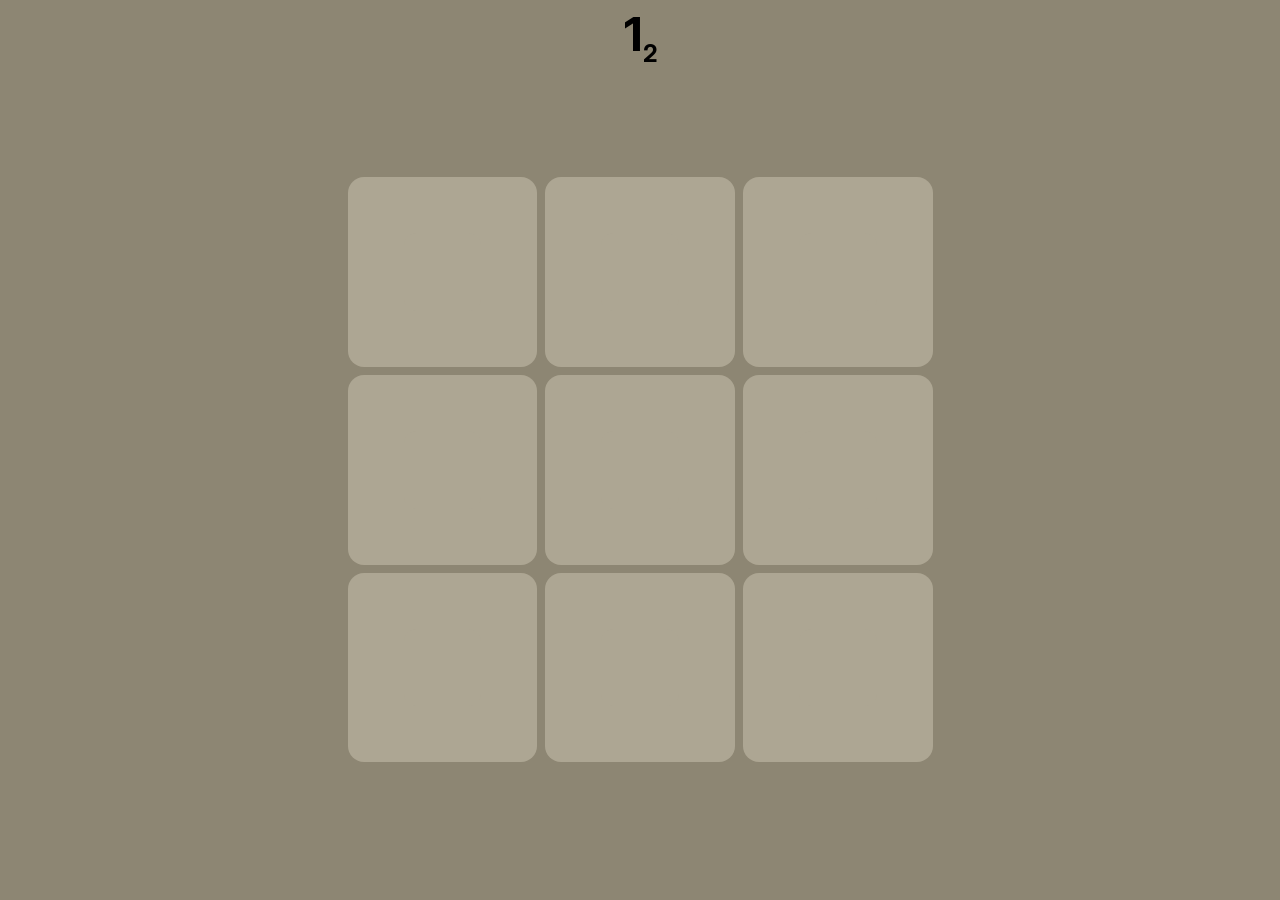
==== v2/v2.html @ 616c2296 "new version" ====
<!doctype html>
<html>
  <head>
    <meta name="viewport" content="width=device-width, initial-scale=1.0">
    <meta charset="utf-8">
    <title>Dual N-Back v2</title>
    <link rel="manifest" href="../manifest.json" />
    <link rel="icon" type="image/png" href="../icon.png" />
    <link rel="stylesheet" type="text/css" href="v2.css" />
    <link rel="stylesheet" href="../styling/inter.css" />
    <link rel="stylesheet" href="../styling/bpdots.css" />
  </head>
  <body>
    <!-- Game container -->
    <div id="game-container">
      <!-- Top info bar -->
      <div id="top-bar">
        <div id="round-display"></div>
        <div id="level-display">1<sub>2</sub></div>
        <div id="stats-display"></div>
      </div>

      <!-- Main grid area -->
      <div id="grid-container">
        <div class="grid">
          <div class="square" data-pos="0" id="s0">
            <div class="square-inner"></div>
          </div>
          <div class="square" data-pos="1" id="s1">
            <div class="square-inner"></div>
          </div>
          <div class="square" data-pos="2" id="s2">
            <div class="square-inner"></div>
          </div>
          <div class="square" data-pos="3" id="s3">
            <div class="square-inner"></div>
          </div>
          <div class="square" data-pos="4" id="s4">
            <div class="square-inner"></div>
          </div>
          <div class="square" data-pos="5" id="s5">
            <div class="square-inner"></div>
          </div>
          <div class="square" data-pos="6" id="s6">
            <div class="square-inner"></div>
          </div>
          <div class="square" data-pos="7" id="s7">
            <div class="square-inner"></div>
          </div>
          <div class="square" data-pos="8" id="s8">
            <div class="square-inner"></div>
          </div>
        </div>
      </div>

      <!-- Game buttons (hidden until game starts) -->
      <div id="button-left" class="side-button hidden">
        <span>Position</span>
      </div>
      <div id="button-right" class="side-button hidden">
        <span>Color</span>
      </div>
      <div id="button-bottom" class="bottom-button hidden">
        <span>Letter</span>
      </div>
      <div id="button-pause" class="pause-button hidden"></div>
    </div>

    <!-- Modal for game results -->
    <div id="modal" class="hidden">
      <div id="modal-content"></div>
    </div>

    <script src="v2.js"></script>
  </body>
</html>
---- v2/v2.css ----
:root {
  /* Colors */
  --color1: #ffe119;
  --color2: #4363f8;
  --color3: #f58231;
  --color4: #fcbeff;
  --color5: #800000;
  --color6: #009055;
  --color7: #604530;
  --color8: #696969;
  --color9: #ffffff;

  --sd-red: #dc322f;
  --sd-green: #859900;
  --dark: #2b3b4b;
  --light: #ada693;
  --light-2: #8d8673;
  --background: var(--light-2);
  --alternate-background: var(--light);
  --text-color: black;
}

* {
  margin: 0;
  padding: 0;
  box-sizing: border-box;
}

html,
body {
  width: 100%;
  height: 100%;
  overflow: hidden;
  background-color: var(--background);
  font-family: "Inter", sans-serif;
  touch-action: none;
  user-select: none;
}

/* Utility classes */
.hidden {
  display: none !important;
  opacity: 0;
  pointer-events: none;
}

/* Main game container */
#game-container {
  width: 100%;
  height: 100%;
  display: flex;
  flex-direction: column;
  position: relative;
}

/* Top bar with level and stats */
#top-bar {
  display: flex;
  justify-content: space-between;
  align-items: center;
  padding: 0.25rem 1rem;
  font-size: 2rem;
  color: var(--text-color);
  z-index: 100;
  flex-shrink: 0;
}

#level-display {
  font-size: 3rem;
  font-weight: 600;
  cursor: pointer;
  text-align: center;
}

#level-display sub {
  font-size: 50%;
}

#round-display,
#stats-display {
  font-size: 1.5rem;
  min-width: 6rem;
}

#stats-display {
  text-align: right;
}

/* Grid container - centers the grid */
#grid-container {
  flex: 1;
  display: flex;
  align-items: center;
  justify-content: center;
  padding: 0;
  margin-top: -2rem;
  position: relative;
}

/* 3x3 grid */
.grid {
  display: grid;
  grid-template-columns: repeat(3, 1fr);
  grid-template-rows: repeat(3, 1fr);
  gap: 0.5rem;
  max-width: min(82vw, 70vh);
  max-height: min(82vw, 70vh);
  aspect-ratio: 1;
  width: 100%;
}

/* Individual squares */
.square {
  background-color: var(--alternate-background);
  border-radius: 1rem;
  cursor: pointer;
  position: relative;
  padding: 3rem;
}

.square:active {
  transform: scale(0.95);
}

/* Timer border using pseudo-element */
.square.active::before {
  content: "";
  position: absolute;
  inset: 0;
  border-radius: 1rem;
  background-color: var(--active-color);
  animation: timer-countdown var(--timer-duration) linear forwards;
  z-index: 0;
}

@keyframes timer-countdown {
  from {
    inset: 0;
  }
  to {
    inset: 3rem;
  }
}

.square-inner {
  width: 100%;
  height: 100%;
  background-color: var(--alternate-background);
  border-radius: 0.75rem;
  position: relative;
  display: flex;
  align-items: center;
  justify-content: center;
  font-size: 3rem;
  color: var(--text-color);
  font-weight: 600;
  z-index: 1;
}

.square.active .square-inner {
  background-color: transparent;
}

/* Letter circle container */
.letter-circle {
  position: absolute;
  top: 50%;
  left: 50%;
  transform: translate(-50%, -50%);
  width: 4rem;
  height: 4rem;
  border-radius: 50%;
  background-color: rgba(141, 134, 115, 0.85);
  display: flex;
  align-items: center;
  justify-content: center;
  font-size: 2.5rem;
  font-weight: 600;
  color: var(--active-color);
  z-index: 10;
  box-shadow: 0 0 0.5rem rgba(0, 0, 0, 0.2);
}

/* Active square styling */
.square.active .square-inner {
  background-color: var(--active-color);
  transition: background-color 0.3s ease;
}

/* Side buttons */
.side-button {
  position: fixed;
  top: 0;
  bottom: 0;
  width: 25%;
  display: flex;
  align-items: center;
  justify-content: center;
  background-color: rgba(0, 0, 0, 0);
  cursor: pointer;
  z-index: 50;
  transition: background-color 0.2s ease;
}

.side-button:active {
  background-color: rgba(0, 0, 0, 0.1);
}

/* Feedback bar - full height vertical slice at screen edge */
.side-button::before {
  content: "";
  position: absolute;
  top: 0;
  bottom: 0;
  width: 2rem;
  background-color: transparent;
  z-index: -1;
  transition: background-color 0.3s ease;
}

#button-left::before {
  left: 0;
}

#button-right::before {
  right: 0;
}

.side-button.pressed::before {
  background-color: var(--dark);
}

.side-button.correct::before {
  background-color: var(--sd-green);
}

.side-button.incorrect::before {
  background-color: var(--sd-red);
}

.side-button.pressed span {
  color: var(--light);
  opacity: 1;
}

.side-button.correct span,
.side-button.incorrect span {
  color: white;
  opacity: 1;
}

#button-left {
  left: 0;
  writing-mode: vertical-lr;
  text-orientation: upright;
}

#button-left span {
  position: absolute;
  left: 0.25rem;
}

#button-right {
  right: 0;
  writing-mode: vertical-rl;
  text-orientation: upright;
}

#button-right span {
  position: absolute;
  right: 0.25rem;
}

.side-button span {
  font-size: 0.9rem;
  color: var(--text-color);
  letter-spacing: 0.15rem;
  opacity: 0;
  font-weight: 300;
  padding: 0.5rem 0.25rem;
  transition: opacity 0.3s ease;
}

/* Bottom button */
.bottom-button {
  position: fixed;
  bottom: 0;
  left: 25%;
  right: 25%;
  height: 15%;
  display: flex;
  align-items: center;
  justify-content: center;
  background-color: rgba(0, 0, 0, 0);
  cursor: pointer;
  z-index: 50;
  transition: background-color 0.2s ease;
}

.bottom-button:active {
  background-color: rgba(0, 0, 0, 0.1);
}

/* Feedback bar - horizontal slice at bottom */
.bottom-button::before {
  content: "";
  position: absolute;
  left: 0;
  right: 0;
  bottom: 0;
  height: 2.5rem;
  background-color: transparent;
  z-index: -1;
  transition: background-color 0.3s ease;
}

.bottom-button.pressed::before {
  background-color: var(--dark);
}

.bottom-button.correct::before {
  background-color: var(--sd-green);
}

.bottom-button.incorrect::before {
  background-color: var(--sd-red);
}

.bottom-button.pressed span {
  color: var(--light);
  opacity: 1;
}

.bottom-button.correct span,
.bottom-button.incorrect span {
  color: white;
  opacity: 1;
}

.bottom-button span {
  font-size: 1.2rem;
  color: var(--text-color);
  letter-spacing: 0.2rem;
  opacity: 0;
  font-weight: 300;
  padding: 0.5rem 1rem;
  transition: opacity 0.3s ease;
}

/* Pause button (middle area) */
.pause-button {
  position: fixed;
  top: 0;
  left: 25%;
  right: 25%;
  bottom: 15%;
  cursor: pointer;
  z-index: 40;
}

/* Modal */
#modal {
  position: fixed;
  top: 0;
  left: 0;
  width: 100%;
  height: 100%;
  background-color: rgba(0, 0, 0, 0.5);
  display: flex;
  align-items: center;
  justify-content: center;
  z-index: 1000;
}

#modal-content {
  background-color: var(--background);
  padding: 2rem;
  border-radius: 0.5rem;
  border: 2px solid var(--dark);
  max-width: 90%;
  max-height: 80%;
  overflow-y: auto;
  font-size: 1.5rem;
  color: var(--text-color);
}

/* Responsive adjustments */
@media (min-width: 768px) {
  #modal-content {
    max-width: 600px;
  }

  .side-button span,
  .bottom-button span {
    font-size: 1.2rem;
  }
}

@media (min-width: 1024px) {
  /* Desktop: narrower side buttons */
  .side-button {
    width: 20%;
  }

  .bottom-button {
    left: 20%;
    right: 20%;
  }

  .pause-button {
    left: 20%;
    right: 20%;
  }

  .grid {
    max-width: min(70vw, 65vh);
    max-height: min(70vw, 65vh);
  }

  .square {
    padding: 3.5rem;
  }

  @keyframes timer-countdown {
    from {
      inset: 0;
    }
    to {
      inset: 3.5rem;
    }
  }

  /* Hover states for desktop */
  .side-button:hover,
  .bottom-button:hover {
    background-color: rgba(0, 0, 0, 0.05);
  }

  .square:hover {
    transform: scale(1.02);
  }
}

/* Landscape mode adjustments */
@media (orientation: landscape) and (max-height: 600px) {
  #top-bar {
    padding: 0.5rem 1rem;
    font-size: 1.5rem;
  }

  #level-display {
    font-size: 2rem;
  }

  .grid {
    max-width: min(60vw, 70vh);
    max-height: min(60vw, 70vh);
  }
}
---- styling/inter.css ----
@font-face {
  font-family: "Inter";
  src: url("./InterDisplay-Regular.woff2") format("woff2");
}
@font-face {
  font-family: "Inter";
  src: url("./InterDisplay-Bold.woff2") format("woff2");
  font-weight: bold;
  font-style: normal;
}
@font-face {
  font-family: "Inter";
  src: url("./InterDisplay-Italic.woff2") format("woff2");
  font-weight: normal;
  font-style: italic;
}
---- styling/bpdots.css ----
@font-face {
  font-family: "bpdots";
  src: url("./BPdots.woff") format("woff");
}
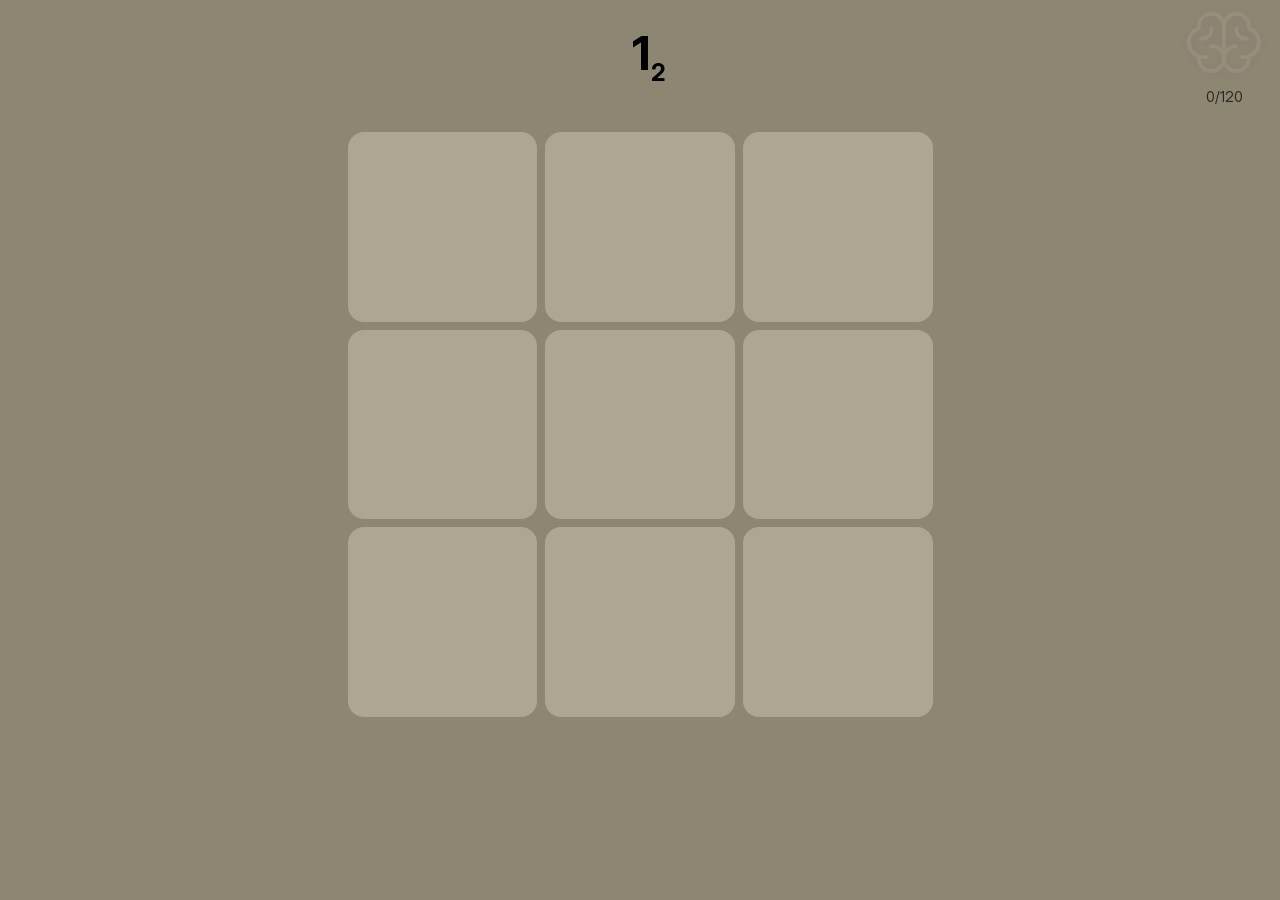
==== commit 5d08d9e6: "new version" ====
--- a/v2/v2.html
+++ b/v2/v2.html
@@ -9,6 +9,7 @@
     <link rel="stylesheet" type="text/css" href="v2.css" />
     <link rel="stylesheet" href="../styling/inter.css" />
     <link rel="stylesheet" href="../styling/bpdots.css" />
+    <link rel="stylesheet" href="../fonts/phosphor/phosphor.css" />
   </head>
   <body>
     <!-- Game container -->
@@ -17,7 +18,13 @@
       <div id="top-bar">
         <div id="round-display"></div>
         <div id="level-display">1<sub>2</sub></div>
-        <div id="stats-display"></div>
+        <div id="brain-progress">
+          <div class="brain-container">
+            <div class="brain-base">&#xe74e;</div>
+            <div class="brain-fill">&#xe74e;</div>
+          </div>
+          <div class="progress-text">0/120</div>
+        </div>
       </div>
 
       <!-- Main grid area -->
@@ -71,6 +78,6 @@
       <div id="modal-content"></div>
     </div>
 
-    <script src="v2.js"></script>
+    <script type="module" src="v2.js"></script>
   </body>
 </html>
--- a/v2/v2.css
+++ b/v2/v2.css
@@ -76,14 +76,65 @@
   font-size: 50%;
 }
 
-#round-display,
-#stats-display {
+#round-display {
   font-size: 1.5rem;
   min-width: 6rem;
 }
 
-#stats-display {
-  text-align: right;
+/* Brain progress indicator */
+#brain-progress {
+  display: flex;
+  flex-direction: column;
+  align-items: center;
+  gap: 0.25rem;
+}
+
+.brain-container {
+  position: relative;
+  width: 5rem;
+  height: 5rem;
+  filter: drop-shadow(0 2px 4px rgba(0, 0, 0, 0.1));
+  transition: transform 0.3s ease;
+  font-family: "Phosphor-Light";
+  font-size: 5rem;
+  line-height: 1;
+}
+
+.brain-container.pop {
+  animation: brain-pop 0.6s ease-out;
+}
+
+@keyframes brain-pop {
+  0% { transform: scale(1); }
+  30% { transform: scale(0.9); }
+  60% { transform: scale(1.15); }
+  80% { transform: scale(0.98); }
+  100% { transform: scale(1); }
+}
+
+.brain-base {
+  color: var(--light);
+  opacity: 0.3;
+}
+
+.brain-fill {
+  position: absolute;
+  top: 0;
+  left: 0;
+  background: linear-gradient(to top, #dc143c, #ff4500, #ffa500, #ffd700);
+  -webkit-background-clip: text;
+  background-clip: text;
+  color: transparent;
+  clip-path: inset(var(--fill-inset, 100%) 0 0 0);
+  transition: clip-path 0.5s ease, background 1s ease;
+}
+
+/* Progress text below brain */
+.progress-text {
+  font-size: 0.9rem;
+  color: var(--text-color);
+  opacity: 0.7;
+  font-weight: 500;
 }
 
 /* Grid container - centers the grid */
@@ -93,7 +144,7 @@
   align-items: center;
   justify-content: center;
   padding: 0;
-  margin-top: -2rem;
+  margin-top: -10rem;
   position: relative;
 }
 
--- a/fonts/phosphor/phosphor.css
+++ b/fonts/phosphor/phosphor.css
@@ -0,0 +1,4623 @@
+@font-face {
+  font-family: "Phosphor-Light";
+  src: url("./Phosphor-Light.woff2") format("woff2");
+  font-weight: normal;
+  font-style: normal;
+  font-display: block;
+}
+
+.ph-light {
+  /* use !important to prevent issues with browser extensions that change fonts */
+  font-family: "Phosphor-Light" !important;
+  speak: never;
+  font-style: normal;
+  font-weight: normal;
+  font-variant: normal;
+  text-transform: none;
+  line-height: 1;
+
+  /* Enable Ligatures ================ */
+  letter-spacing: 0;
+  -webkit-font-feature-settings: "liga";
+  -moz-font-feature-settings: "liga=1";
+  -moz-font-feature-settings: "liga";
+  -ms-font-feature-settings: "liga" 1;
+  font-feature-settings: "liga";
+  -webkit-font-variant-ligatures: discretionary-ligatures;
+  font-variant-ligatures: discretionary-ligatures;
+
+  /* Better Font Rendering =========== */
+  -webkit-font-smoothing: antialiased;
+  -moz-osx-font-smoothing: grayscale;
+}
+
+.ph-light.ph-acorn:before {
+  content: "\eb9a";
+}
+.ph-light.ph-address-book:before {
+  content: "\e6f8";
+}
+.ph-light.ph-address-book-tabs:before {
+  content: "\ee4e";
+}
+.ph-light.ph-air-traffic-control:before {
+  content: "\ecd8";
+}
+.ph-light.ph-airplane:before {
+  content: "\e002";
+}
+.ph-light.ph-airplane-in-flight:before {
+  content: "\e4fe";
+}
+.ph-light.ph-airplane-landing:before {
+  content: "\e502";
+}
+.ph-light.ph-airplane-takeoff:before {
+  content: "\e504";
+}
+.ph-light.ph-airplane-taxiing:before {
+  content: "\e500";
+}
+.ph-light.ph-airplane-tilt:before {
+  content: "\e5d6";
+}
+.ph-light.ph-airplay:before {
+  content: "\e004";
+}
+.ph-light.ph-alarm:before {
+  content: "\e006";
+}
+.ph-light.ph-alien:before {
+  content: "\e8a6";
+}
+.ph-light.ph-align-bottom:before {
+  content: "\e506";
+}
+.ph-light.ph-align-bottom-simple:before {
+  content: "\eb0c";
+}
+.ph-light.ph-align-center-horizontal:before {
+  content: "\e50a";
+}
+.ph-light.ph-align-center-horizontal-simple:before {
+  content: "\eb0e";
+}
+.ph-light.ph-align-center-vertical:before {
+  content: "\e50c";
+}
+.ph-light.ph-align-center-vertical-simple:before {
+  content: "\eb10";
+}
+.ph-light.ph-align-left:before {
+  content: "\e50e";
+}
+.ph-light.ph-align-left-simple:before {
+  content: "\eaee";
+}
+.ph-light.ph-align-right:before {
+  content: "\e510";
+}
+.ph-light.ph-align-right-simple:before {
+  content: "\eb12";
+}
+.ph-light.ph-align-top:before {
+  content: "\e512";
+}
+.ph-light.ph-align-top-simple:before {
+  content: "\eb14";
+}
+.ph-light.ph-amazon-logo:before {
+  content: "\e96c";
+}
+.ph-light.ph-ambulance:before {
+  content: "\e572";
+}
+.ph-light.ph-anchor:before {
+  content: "\e514";
+}
+.ph-light.ph-anchor-simple:before {
+  content: "\e5d8";
+}
+.ph-light.ph-android-logo:before {
+  content: "\e008";
+}
+.ph-light.ph-angle:before {
+  content: "\e7bc";
+}
+.ph-light.ph-angular-logo:before {
+  content: "\eb80";
+}
+.ph-light.ph-aperture:before {
+  content: "\e00a";
+}
+.ph-light.ph-app-store-logo:before {
+  content: "\e974";
+}
+.ph-light.ph-app-window:before {
+  content: "\e5da";
+}
+.ph-light.ph-apple-logo:before {
+  content: "\e516";
+}
+.ph-light.ph-apple-podcasts-logo:before {
+  content: "\eb96";
+}
+.ph-light.ph-approximate-equals:before {
+  content: "\edaa";
+}
+.ph-light.ph-archive:before {
+  content: "\e00c";
+}
+.ph-light.ph-armchair:before {
+  content: "\e012";
+}
+.ph-light.ph-arrow-arc-left:before {
+  content: "\e014";
+}
+.ph-light.ph-arrow-arc-right:before {
+  content: "\e016";
+}
+.ph-light.ph-arrow-bend-double-up-left:before {
+  content: "\e03a";
+}
+.ph-light.ph-arrow-bend-double-up-right:before {
+  content: "\e03c";
+}
+.ph-light.ph-arrow-bend-down-left:before {
+  content: "\e018";
+}
+.ph-light.ph-arrow-bend-down-right:before {
+  content: "\e01a";
+}
+.ph-light.ph-arrow-bend-left-down:before {
+  content: "\e01c";
+}
+.ph-light.ph-arrow-bend-left-up:before {
+  content: "\e01e";
+}
+.ph-light.ph-arrow-bend-right-down:before {
+  content: "\e020";
+}
+.ph-light.ph-arrow-bend-right-up:before {
+  content: "\e022";
+}
+.ph-light.ph-arrow-bend-up-left:before {
+  content: "\e024";
+}
+.ph-light.ph-arrow-bend-up-right:before {
+  content: "\e026";
+}
+.ph-light.ph-arrow-circle-down:before {
+  content: "\e028";
+}
+.ph-light.ph-arrow-circle-down-left:before {
+  content: "\e02a";
+}
+.ph-light.ph-arrow-circle-down-right:before {
+  content: "\e02c";
+}
+.ph-light.ph-arrow-circle-left:before {
+  content: "\e05a";
+}
+.ph-light.ph-arrow-circle-right:before {
+  content: "\e02e";
+}
+.ph-light.ph-arrow-circle-up:before {
+  content: "\e030";
+}
+.ph-light.ph-arrow-circle-up-left:before {
+  content: "\e032";
+}
+.ph-light.ph-arrow-circle-up-right:before {
+  content: "\e034";
+}
+.ph-light.ph-arrow-clockwise:before {
+  content: "\e036";
+}
+.ph-light.ph-arrow-counter-clockwise:before {
+  content: "\e038";
+}
+.ph-light.ph-arrow-down:before {
+  content: "\e03e";
+}
+.ph-light.ph-arrow-down-left:before {
+  content: "\e040";
+}
+.ph-light.ph-arrow-down-right:before {
+  content: "\e042";
+}
+.ph-light.ph-arrow-elbow-down-left:before {
+  content: "\e044";
+}
+.ph-light.ph-arrow-elbow-down-right:before {
+  content: "\e046";
+}
+.ph-light.ph-arrow-elbow-left:before {
+  content: "\e048";
+}
+.ph-light.ph-arrow-elbow-left-down:before {
+  content: "\e04a";
+}
+.ph-light.ph-arrow-elbow-left-up:before {
+  content: "\e04c";
+}
+.ph-light.ph-arrow-elbow-right:before {
+  content: "\e04e";
+}
+.ph-light.ph-arrow-elbow-right-down:before {
+  content: "\e050";
+}
+.ph-light.ph-arrow-elbow-right-up:before {
+  content: "\e052";
+}
+.ph-light.ph-arrow-elbow-up-left:before {
+  content: "\e054";
+}
+.ph-light.ph-arrow-elbow-up-right:before {
+  content: "\e056";
+}
+.ph-light.ph-arrow-fat-down:before {
+  content: "\e518";
+}
+.ph-light.ph-arrow-fat-left:before {
+  content: "\e51a";
+}
+.ph-light.ph-arrow-fat-line-down:before {
+  content: "\e51c";
+}
+.ph-light.ph-arrow-fat-line-left:before {
+  content: "\e51e";
+}
+.ph-light.ph-arrow-fat-line-right:before {
+  content: "\e520";
+}
+.ph-light.ph-arrow-fat-line-up:before {
+  content: "\e522";
+}
+.ph-light.ph-arrow-fat-lines-down:before {
+  content: "\e524";
+}
+.ph-light.ph-arrow-fat-lines-left:before {
+  content: "\e526";
+}
+.ph-light.ph-arrow-fat-lines-right:before {
+  content: "\e528";
+}
+.ph-light.ph-arrow-fat-lines-up:before {
+  content: "\e52a";
+}
+.ph-light.ph-arrow-fat-right:before {
+  content: "\e52c";
+}
+.ph-light.ph-arrow-fat-up:before {
+  content: "\e52e";
+}
+.ph-light.ph-arrow-left:before {
+  content: "\e058";
+}
+.ph-light.ph-arrow-line-down:before {
+  content: "\e05c";
+}
+.ph-light.ph-arrow-line-down-left:before {
+  content: "\e05e";
+}
+.ph-light.ph-arrow-line-down-right:before {
+  content: "\e060";
+}
+.ph-light.ph-arrow-line-left:before {
+  content: "\e062";
+}
+.ph-light.ph-arrow-line-right:before {
+  content: "\e064";
+}
+.ph-light.ph-arrow-line-up:before {
+  content: "\e066";
+}
+.ph-light.ph-arrow-line-up-left:before {
+  content: "\e068";
+}
+.ph-light.ph-arrow-line-up-right:before {
+  content: "\e06a";
+}
+.ph-light.ph-arrow-right:before {
+  content: "\e06c";
+}
+.ph-light.ph-arrow-square-down:before {
+  content: "\e06e";
+}
+.ph-light.ph-arrow-square-down-left:before {
+  content: "\e070";
+}
+.ph-light.ph-arrow-square-down-right:before {
+  content: "\e072";
+}
+.ph-light.ph-arrow-square-in:before {
+  content: "\e5dc";
+}
+.ph-light.ph-arrow-square-left:before {
+  content: "\e074";
+}
+.ph-light.ph-arrow-square-out:before {
+  content: "\e5de";
+}
+.ph-light.ph-arrow-square-right:before {
+  content: "\e076";
+}
+.ph-light.ph-arrow-square-up:before {
+  content: "\e078";
+}
+.ph-light.ph-arrow-square-up-left:before {
+  content: "\e07a";
+}
+.ph-light.ph-arrow-square-up-right:before {
+  content: "\e07c";
+}
+.ph-light.ph-arrow-u-down-left:before {
+  content: "\e07e";
+}
+.ph-light.ph-arrow-u-down-right:before {
+  content: "\e080";
+}
+.ph-light.ph-arrow-u-left-down:before {
+  content: "\e082";
+}
+.ph-light.ph-arrow-u-left-up:before {
+  content: "\e084";
+}
+.ph-light.ph-arrow-u-right-down:before {
+  content: "\e086";
+}
+.ph-light.ph-arrow-u-right-up:before {
+  content: "\e088";
+}
+.ph-light.ph-arrow-u-up-left:before {
+  content: "\e08a";
+}
+.ph-light.ph-arrow-u-up-right:before {
+  content: "\e08c";
+}
+.ph-light.ph-arrow-up:before {
+  content: "\e08e";
+}
+.ph-light.ph-arrow-up-left:before {
+  content: "\e090";
+}
+.ph-light.ph-arrow-up-right:before {
+  content: "\e092";
+}
+.ph-light.ph-arrows-clockwise:before {
+  content: "\e094";
+}
+.ph-light.ph-arrows-counter-clockwise:before {
+  content: "\e096";
+}
+.ph-light.ph-arrows-down-up:before {
+  content: "\e098";
+}
+.ph-light.ph-arrows-horizontal:before {
+  content: "\eb06";
+}
+.ph-light.ph-arrows-in:before {
+  content: "\e09a";
+}
+.ph-light.ph-arrows-in-cardinal:before {
+  content: "\e09c";
+}
+.ph-light.ph-arrows-in-line-horizontal:before {
+  content: "\e530";
+}
+.ph-light.ph-arrows-in-line-vertical:before {
+  content: "\e532";
+}
+.ph-light.ph-arrows-in-simple:before {
+  content: "\e09e";
+}
+.ph-light.ph-arrows-left-right:before {
+  content: "\e0a0";
+}
+.ph-light.ph-arrows-merge:before {
+  content: "\ed3e";
+}
+.ph-light.ph-arrows-out:before {
+  content: "\e0a2";
+}
+.ph-light.ph-arrows-out-cardinal:before {
+  content: "\e0a4";
+}
+.ph-light.ph-arrows-out-line-horizontal:before {
+  content: "\e534";
+}
+.ph-light.ph-arrows-out-line-vertical:before {
+  content: "\e536";
+}
+.ph-light.ph-arrows-out-simple:before {
+  content: "\e0a6";
+}
+.ph-light.ph-arrows-split:before {
+  content: "\ed3c";
+}
+.ph-light.ph-arrows-vertical:before {
+  content: "\eb04";
+}
+.ph-light.ph-article:before {
+  content: "\e0a8";
+}
+.ph-light.ph-article-medium:before {
+  content: "\e5e0";
+}
+.ph-light.ph-article-ny-times:before {
+  content: "\e5e2";
+}
+.ph-light.ph-asclepius:before {
+  content: "\ee34";
+}
+.ph-light.ph-caduceus:before {
+  content: "\ee34";
+}
+.ph-light.ph-asterisk:before {
+  content: "\e0aa";
+}
+.ph-light.ph-asterisk-simple:before {
+  content: "\e832";
+}
+.ph-light.ph-at:before {
+  content: "\e0ac";
+}
+.ph-light.ph-atom:before {
+  content: "\e5e4";
+}
+.ph-light.ph-avocado:before {
+  content: "\ee04";
+}
+.ph-light.ph-axe:before {
+  content: "\e9fc";
+}
+.ph-light.ph-baby:before {
+  content: "\e774";
+}
+.ph-light.ph-baby-carriage:before {
+  content: "\e818";
+}
+.ph-light.ph-backpack:before {
+  content: "\e922";
+}
+.ph-light.ph-backspace:before {
+  content: "\e0ae";
+}
+.ph-light.ph-bag:before {
+  content: "\e0b0";
+}
+.ph-light.ph-bag-simple:before {
+  content: "\e5e6";
+}
+.ph-light.ph-balloon:before {
+  content: "\e76c";
+}
+.ph-light.ph-bandaids:before {
+  content: "\e0b2";
+}
+.ph-light.ph-bank:before {
+  content: "\e0b4";
+}
+.ph-light.ph-barbell:before {
+  content: "\e0b6";
+}
+.ph-light.ph-barcode:before {
+  content: "\e0b8";
+}
+.ph-light.ph-barn:before {
+  content: "\ec72";
+}
+.ph-light.ph-barricade:before {
+  content: "\e948";
+}
+.ph-light.ph-baseball:before {
+  content: "\e71a";
+}
+.ph-light.ph-baseball-cap:before {
+  content: "\ea28";
+}
+.ph-light.ph-baseball-helmet:before {
+  content: "\ee4a";
+}
+.ph-light.ph-basket:before {
+  content: "\e964";
+}
+.ph-light.ph-basketball:before {
+  content: "\e724";
+}
+.ph-light.ph-bathtub:before {
+  content: "\e81e";
+}
+.ph-light.ph-battery-charging:before {
+  content: "\e0ba";
+}
+.ph-light.ph-battery-charging-vertical:before {
+  content: "\e0bc";
+}
+.ph-light.ph-battery-empty:before {
+  content: "\e0be";
+}
+.ph-light.ph-battery-full:before {
+  content: "\e0c0";
+}
+.ph-light.ph-battery-high:before {
+  content: "\e0c2";
+}
+.ph-light.ph-battery-low:before {
+  content: "\e0c4";
+}
+.ph-light.ph-battery-medium:before {
+  content: "\e0c6";
+}
+.ph-light.ph-battery-plus:before {
+  content: "\e808";
+}
+.ph-light.ph-battery-plus-vertical:before {
+  content: "\ec50";
+}
+.ph-light.ph-battery-vertical-empty:before {
+  content: "\e7c6";
+}
+.ph-light.ph-battery-vertical-full:before {
+  content: "\e7c4";
+}
+.ph-light.ph-battery-vertical-high:before {
+  content: "\e7c2";
+}
+.ph-light.ph-battery-vertical-low:before {
+  content: "\e7be";
+}
+.ph-light.ph-battery-vertical-medium:before {
+  content: "\e7c0";
+}
+.ph-light.ph-battery-warning:before {
+  content: "\e0c8";
+}
+.ph-light.ph-battery-warning-vertical:before {
+  content: "\e0ca";
+}
+.ph-light.ph-beach-ball:before {
+  content: "\ed24";
+}
+.ph-light.ph-beanie:before {
+  content: "\ea2a";
+}
+.ph-light.ph-bed:before {
+  content: "\e0cc";
+}
+.ph-light.ph-beer-bottle:before {
+  content: "\e7b0";
+}
+.ph-light.ph-beer-stein:before {
+  content: "\eb62";
+}
+.ph-light.ph-behance-logo:before {
+  content: "\e7f4";
+}
+.ph-light.ph-bell:before {
+  content: "\e0ce";
+}
+.ph-light.ph-bell-ringing:before {
+  content: "\e5e8";
+}
+.ph-light.ph-bell-simple:before {
+  content: "\e0d0";
+}
+.ph-light.ph-bell-simple-ringing:before {
+  content: "\e5ea";
+}
+.ph-light.ph-bell-simple-slash:before {
+  content: "\e0d2";
+}
+.ph-light.ph-bell-simple-z:before {
+  content: "\e5ec";
+}
+.ph-light.ph-bell-slash:before {
+  content: "\e0d4";
+}
+.ph-light.ph-bell-z:before {
+  content: "\e5ee";
+}
+.ph-light.ph-belt:before {
+  content: "\ea2c";
+}
+.ph-light.ph-bezier-curve:before {
+  content: "\eb00";
+}
+.ph-light.ph-bicycle:before {
+  content: "\e0d6";
+}
+.ph-light.ph-binary:before {
+  content: "\ee60";
+}
+.ph-light.ph-binoculars:before {
+  content: "\ea64";
+}
+.ph-light.ph-biohazard:before {
+  content: "\e9e0";
+}
+.ph-light.ph-bird:before {
+  content: "\e72c";
+}
+.ph-light.ph-blueprint:before {
+  content: "\eda0";
+}
+.ph-light.ph-bluetooth:before {
+  content: "\e0da";
+}
+.ph-light.ph-bluetooth-connected:before {
+  content: "\e0dc";
+}
+.ph-light.ph-bluetooth-slash:before {
+  content: "\e0de";
+}
+.ph-light.ph-bluetooth-x:before {
+  content: "\e0e0";
+}
+.ph-light.ph-boat:before {
+  content: "\e786";
+}
+.ph-light.ph-bomb:before {
+  content: "\ee0a";
+}
+.ph-light.ph-bone:before {
+  content: "\e7f2";
+}
+.ph-light.ph-book:before {
+  content: "\e0e2";
+}
+.ph-light.ph-book-bookmark:before {
+  content: "\e0e4";
+}
+.ph-light.ph-book-open:before {
+  content: "\e0e6";
+}
+.ph-light.ph-book-open-text:before {
+  content: "\e8f2";
+}
+.ph-light.ph-book-open-user:before {
+  content: "\ede0";
+}
+.ph-light.ph-bookmark:before {
+  content: "\e0e8";
+}
+.ph-light.ph-bookmark-simple:before {
+  content: "\e0ea";
+}
+.ph-light.ph-bookmarks:before {
+  content: "\e0ec";
+}
+.ph-light.ph-bookmarks-simple:before {
+  content: "\e5f0";
+}
+.ph-light.ph-books:before {
+  content: "\e758";
+}
+.ph-light.ph-boot:before {
+  content: "\ecca";
+}
+.ph-light.ph-boules:before {
+  content: "\e722";
+}
+.ph-light.ph-bounding-box:before {
+  content: "\e6ce";
+}
+.ph-light.ph-bowl-food:before {
+  content: "\eaa4";
+}
+.ph-light.ph-bowl-steam:before {
+  content: "\e8e4";
+}
+.ph-light.ph-bowling-ball:before {
+  content: "\ea34";
+}
+.ph-light.ph-box-arrow-down:before {
+  content: "\e00e";
+}
+.ph-light.ph-archive-box:before {
+  content: "\e00e";
+}
+.ph-light.ph-box-arrow-up:before {
+  content: "\ee54";
+}
+.ph-light.ph-boxing-glove:before {
+  content: "\ea36";
+}
+.ph-light.ph-brackets-angle:before {
+  content: "\e862";
+}
+.ph-light.ph-brackets-curly:before {
+  content: "\e860";
+}
+.ph-light.ph-brackets-round:before {
+  content: "\e864";
+}
+.ph-light.ph-brackets-square:before {
+  content: "\e85e";
+}
+.ph-light.ph-brain:before {
+  content: "\e74e";
+}
+.ph-light.ph-brandy:before {
+  content: "\e6b4";
+}
+.ph-light.ph-bread:before {
+  content: "\e81c";
+}
+.ph-light.ph-bridge:before {
+  content: "\ea68";
+}
+.ph-light.ph-briefcase:before {
+  content: "\e0ee";
+}
+.ph-light.ph-briefcase-metal:before {
+  content: "\e5f2";
+}
+.ph-light.ph-broadcast:before {
+  content: "\e0f2";
+}
+.ph-light.ph-broom:before {
+  content: "\ec54";
+}
+.ph-light.ph-browser:before {
+  content: "\e0f4";
+}
+.ph-light.ph-browsers:before {
+  content: "\e0f6";
+}
+.ph-light.ph-bug:before {
+  content: "\e5f4";
+}
+.ph-light.ph-bug-beetle:before {
+  content: "\e5f6";
+}
+.ph-light.ph-bug-droid:before {
+  content: "\e5f8";
+}
+.ph-light.ph-building:before {
+  content: "\e100";
+}
+.ph-light.ph-building-apartment:before {
+  content: "\e0fe";
+}
+.ph-light.ph-building-office:before {
+  content: "\e0ff";
+}
+.ph-light.ph-buildings:before {
+  content: "\e102";
+}
+.ph-light.ph-bulldozer:before {
+  content: "\ec6c";
+}
+.ph-light.ph-bus:before {
+  content: "\e106";
+}
+.ph-light.ph-butterfly:before {
+  content: "\ea6e";
+}
+.ph-light.ph-cable-car:before {
+  content: "\e49c";
+}
+.ph-light.ph-cactus:before {
+  content: "\e918";
+}
+.ph-light.ph-cake:before {
+  content: "\e780";
+}
+.ph-light.ph-calculator:before {
+  content: "\e538";
+}
+.ph-light.ph-calendar:before {
+  content: "\e108";
+}
+.ph-light.ph-calendar-blank:before {
+  content: "\e10a";
+}
+.ph-light.ph-calendar-check:before {
+  content: "\e712";
+}
+.ph-light.ph-calendar-dot:before {
+  content: "\e7b2";
+}
+.ph-light.ph-calendar-dots:before {
+  content: "\e7b4";
+}
+.ph-light.ph-calendar-heart:before {
+  content: "\e8b0";
+}
+.ph-light.ph-calendar-minus:before {
+  content: "\ea14";
+}
+.ph-light.ph-calendar-plus:before {
+  content: "\e714";
+}
+.ph-light.ph-calendar-slash:before {
+  content: "\ea12";
+}
+.ph-light.ph-calendar-star:before {
+  content: "\e8b2";
+}
+.ph-light.ph-calendar-x:before {
+  content: "\e10c";
+}
+.ph-light.ph-call-bell:before {
+  content: "\e7de";
+}
+.ph-light.ph-camera:before {
+  content: "\e10e";
+}
+.ph-light.ph-camera-plus:before {
+  content: "\ec58";
+}
+.ph-light.ph-camera-rotate:before {
+  content: "\e7a4";
+}
+.ph-light.ph-camera-slash:before {
+  content: "\e110";
+}
+.ph-light.ph-campfire:before {
+  content: "\e9d8";
+}
+.ph-light.ph-car:before {
+  content: "\e112";
+}
+.ph-light.ph-car-battery:before {
+  content: "\ee30";
+}
+.ph-light.ph-car-profile:before {
+  content: "\e8cc";
+}
+.ph-light.ph-car-simple:before {
+  content: "\e114";
+}
+.ph-light.ph-cardholder:before {
+  content: "\e5fa";
+}
+.ph-light.ph-cards:before {
+  content: "\e0f8";
+}
+.ph-light.ph-cards-three:before {
+  content: "\ee50";
+}
+.ph-light.ph-caret-circle-double-down:before {
+  content: "\e116";
+}
+.ph-light.ph-caret-circle-double-left:before {
+  content: "\e118";
+}
+.ph-light.ph-caret-circle-double-right:before {
+  content: "\e11a";
+}
+.ph-light.ph-caret-circle-double-up:before {
+  content: "\e11c";
+}
+.ph-light.ph-caret-circle-down:before {
+  content: "\e11e";
+}
+.ph-light.ph-caret-circle-left:before {
+  content: "\e120";
+}
+.ph-light.ph-caret-circle-right:before {
+  content: "\e122";
+}
+.ph-light.ph-caret-circle-up:before {
+  content: "\e124";
+}
+.ph-light.ph-caret-circle-up-down:before {
+  content: "\e13e";
+}
+.ph-light.ph-caret-double-down:before {
+  content: "\e126";
+}
+.ph-light.ph-caret-double-left:before {
+  content: "\e128";
+}
+.ph-light.ph-caret-double-right:before {
+  content: "\e12a";
+}
+.ph-light.ph-caret-double-up:before {
+  content: "\e12c";
+}
+.ph-light.ph-caret-down:before {
+  content: "\e136";
+}
+.ph-light.ph-caret-left:before {
+  content: "\e138";
+}
+.ph-light.ph-caret-line-down:before {
+  content: "\e134";
+}
+.ph-light.ph-caret-line-left:before {
+  content: "\e132";
+}
+.ph-light.ph-caret-line-right:before {
+  content: "\e130";
+}
+.ph-light.ph-caret-line-up:before {
+  content: "\e12e";
+}
+.ph-light.ph-caret-right:before {
+  content: "\e13a";
+}
+.ph-light.ph-caret-up:before {
+  content: "\e13c";
+}
+.ph-light.ph-caret-up-down:before {
+  content: "\e140";
+}
+.ph-light.ph-carrot:before {
+  content: "\ed38";
+}
+.ph-light.ph-cash-register:before {
+  content: "\ed80";
+}
+.ph-light.ph-cassette-tape:before {
+  content: "\ed2e";
+}
+.ph-light.ph-castle-turret:before {
+  content: "\e9d0";
+}
+.ph-light.ph-cat:before {
+  content: "\e748";
+}
+.ph-light.ph-cell-signal-full:before {
+  content: "\e142";
+}
+.ph-light.ph-cell-signal-high:before {
+  content: "\e144";
+}
+.ph-light.ph-cell-signal-low:before {
+  content: "\e146";
+}
+.ph-light.ph-cell-signal-medium:before {
+  content: "\e148";
+}
+.ph-light.ph-cell-signal-none:before {
+  content: "\e14a";
+}
+.ph-light.ph-cell-signal-slash:before {
+  content: "\e14c";
+}
+.ph-light.ph-cell-signal-x:before {
+  content: "\e14e";
+}
+.ph-light.ph-cell-tower:before {
+  content: "\ebaa";
+}
+.ph-light.ph-certificate:before {
+  content: "\e766";
+}
+.ph-light.ph-chair:before {
+  content: "\e950";
+}
+.ph-light.ph-chalkboard:before {
+  content: "\e5fc";
+}
+.ph-light.ph-chalkboard-simple:before {
+  content: "\e5fe";
+}
+.ph-light.ph-chalkboard-teacher:before {
+  content: "\e600";
+}
+.ph-light.ph-champagne:before {
+  content: "\eaca";
+}
+.ph-light.ph-charging-station:before {
+  content: "\e8d0";
+}
+.ph-light.ph-chart-bar:before {
+  content: "\e150";
+}
+.ph-light.ph-chart-bar-horizontal:before {
+  content: "\e152";
+}
+.ph-light.ph-chart-donut:before {
+  content: "\eaa6";
+}
+.ph-light.ph-chart-line:before {
+  content: "\e154";
+}
+.ph-light.ph-chart-line-down:before {
+  content: "\e8b6";
+}
+.ph-light.ph-chart-line-up:before {
+  content: "\e156";
+}
+.ph-light.ph-chart-pie:before {
+  content: "\e158";
+}
+.ph-light.ph-chart-pie-slice:before {
+  content: "\e15a";
+}
+.ph-light.ph-chart-polar:before {
+  content: "\eaa8";
+}
+.ph-light.ph-chart-scatter:before {
+  content: "\eaac";
+}
+.ph-light.ph-chat:before {
+  content: "\e15c";
+}
+.ph-light.ph-chat-centered:before {
+  content: "\e160";
+}
+.ph-light.ph-chat-centered-dots:before {
+  content: "\e164";
+}
+.ph-light.ph-chat-centered-slash:before {
+  content: "\e162";
+}
+.ph-light.ph-chat-centered-text:before {
+  content: "\e166";
+}
+.ph-light.ph-chat-circle:before {
+  content: "\e168";
+}
+.ph-light.ph-chat-circle-dots:before {
+  content: "\e16c";
+}
+.ph-light.ph-chat-circle-slash:before {
+  content: "\e16a";
+}
+.ph-light.ph-chat-circle-text:before {
+  content: "\e16e";
+}
+.ph-light.ph-chat-dots:before {
+  content: "\e170";
+}
+.ph-light.ph-chat-slash:before {
+  content: "\e15e";
+}
+.ph-light.ph-chat-teardrop:before {
+  content: "\e172";
+}
+.ph-light.ph-chat-teardrop-dots:before {
+  content: "\e176";
+}
+.ph-light.ph-chat-teardrop-slash:before {
+  content: "\e174";
+}
+.ph-light.ph-chat-teardrop-text:before {
+  content: "\e178";
+}
+.ph-light.ph-chat-text:before {
+  content: "\e17a";
+}
+.ph-light.ph-chats:before {
+  content: "\e17c";
+}
+.ph-light.ph-chats-circle:before {
+  content: "\e17e";
+}
+.ph-light.ph-chats-teardrop:before {
+  content: "\e180";
+}
+.ph-light.ph-check:before {
+  content: "\e182";
+}
+.ph-light.ph-check-circle:before {
+  content: "\e184";
+}
+.ph-light.ph-check-fat:before {
+  content: "\eba6";
+}
+.ph-light.ph-check-square:before {
+  content: "\e186";
+}
+.ph-light.ph-check-square-offset:before {
+  content: "\e188";
+}
+.ph-light.ph-checkerboard:before {
+  content: "\e8c4";
+}
+.ph-light.ph-checks:before {
+  content: "\e53a";
+}
+.ph-light.ph-cheers:before {
+  content: "\ea4a";
+}
+.ph-light.ph-cheese:before {
+  content: "\e9fe";
+}
+.ph-light.ph-chef-hat:before {
+  content: "\ed8e";
+}
+.ph-light.ph-cherries:before {
+  content: "\e830";
+}
+.ph-light.ph-church:before {
+  content: "\ecea";
+}
+.ph-light.ph-cigarette:before {
+  content: "\ed90";
+}
+.ph-light.ph-cigarette-slash:before {
+  content: "\ed92";
+}
+.ph-light.ph-circle:before {
+  content: "\e18a";
+}
+.ph-light.ph-circle-dashed:before {
+  content: "\e602";
+}
+.ph-light.ph-circle-half:before {
+  content: "\e18c";
+}
+.ph-light.ph-circle-half-tilt:before {
+  content: "\e18e";
+}
+.ph-light.ph-circle-notch:before {
+  content: "\eb44";
+}
+.ph-light.ph-circles-four:before {
+  content: "\e190";
+}
+.ph-light.ph-circles-three:before {
+  content: "\e192";
+}
+.ph-light.ph-circles-three-plus:before {
+  content: "\e194";
+}
+.ph-light.ph-circuitry:before {
+  content: "\e9c2";
+}
+.ph-light.ph-city:before {
+  content: "\ea6a";
+}
+.ph-light.ph-clipboard:before {
+  content: "\e196";
+}
+.ph-light.ph-clipboard-text:before {
+  content: "\e198";
+}
+.ph-light.ph-clock:before {
+  content: "\e19a";
+}
+.ph-light.ph-clock-afternoon:before {
+  content: "\e19c";
+}
+.ph-light.ph-clock-clockwise:before {
+  content: "\e19e";
+}
+.ph-light.ph-clock-countdown:before {
+  content: "\ed2c";
+}
+.ph-light.ph-clock-counter-clockwise:before {
+  content: "\e1a0";
+}
+.ph-light.ph-clock-user:before {
+  content: "\edec";
+}
+.ph-light.ph-closed-captioning:before {
+  content: "\e1a4";
+}
+.ph-light.ph-cloud:before {
+  content: "\e1aa";
+}
+.ph-light.ph-cloud-arrow-down:before {
+  content: "\e1ac";
+}
+.ph-light.ph-cloud-arrow-up:before {
+  content: "\e1ae";
+}
+.ph-light.ph-cloud-check:before {
+  content: "\e1b0";
+}
+.ph-light.ph-cloud-fog:before {
+  content: "\e53c";
+}
+.ph-light.ph-cloud-lightning:before {
+  content: "\e1b2";
+}
+.ph-light.ph-cloud-moon:before {
+  content: "\e53e";
+}
+.ph-light.ph-cloud-rain:before {
+  content: "\e1b4";
+}
+.ph-light.ph-cloud-slash:before {
+  content: "\e1b6";
+}
+.ph-light.ph-cloud-snow:before {
+  content: "\e1b8";
+}
+.ph-light.ph-cloud-sun:before {
+  content: "\e540";
+}
+.ph-light.ph-cloud-warning:before {
+  content: "\ea98";
+}
+.ph-light.ph-cloud-x:before {
+  content: "\ea96";
+}
+.ph-light.ph-clover:before {
+  content: "\edc8";
+}
+.ph-light.ph-club:before {
+  content: "\e1ba";
+}
+.ph-light.ph-coat-hanger:before {
+  content: "\e7fe";
+}
+.ph-light.ph-coda-logo:before {
+  content: "\e7ce";
+}
+.ph-light.ph-code:before {
+  content: "\e1bc";
+}
+.ph-light.ph-code-block:before {
+  content: "\eafe";
+}
+.ph-light.ph-code-simple:before {
+  content: "\e1be";
+}
+.ph-light.ph-codepen-logo:before {
+  content: "\e978";
+}
+.ph-light.ph-codesandbox-logo:before {
+  content: "\ea06";
+}
+.ph-light.ph-coffee:before {
+  content: "\e1c2";
+}
+.ph-light.ph-coffee-bean:before {
+  content: "\e1c0";
+}
+.ph-light.ph-coin:before {
+  content: "\e60e";
+}
+.ph-light.ph-coin-vertical:before {
+  content: "\eb48";
+}
+.ph-light.ph-coins:before {
+  content: "\e78e";
+}
+.ph-light.ph-columns:before {
+  content: "\e546";
+}
+.ph-light.ph-columns-plus-left:before {
+  content: "\e544";
+}
+.ph-light.ph-columns-plus-right:before {
+  content: "\e542";
+}
+.ph-light.ph-command:before {
+  content: "\e1c4";
+}
+.ph-light.ph-compass:before {
+  content: "\e1c8";
+}
+.ph-light.ph-compass-rose:before {
+  content: "\e1c6";
+}
+.ph-light.ph-compass-tool:before {
+  content: "\ea0e";
+}
+.ph-light.ph-computer-tower:before {
+  content: "\e548";
+}
+.ph-light.ph-confetti:before {
+  content: "\e81a";
+}
+.ph-light.ph-contactless-payment:before {
+  content: "\ed42";
+}
+.ph-light.ph-control:before {
+  content: "\eca6";
+}
+.ph-light.ph-cookie:before {
+  content: "\e6ca";
+}
+.ph-light.ph-cooking-pot:before {
+  content: "\e764";
+}
+.ph-light.ph-copy:before {
+  content: "\e1ca";
+}
+.ph-light.ph-copy-simple:before {
+  content: "\e1cc";
+}
+.ph-light.ph-copyleft:before {
+  content: "\e86a";
+}
+.ph-light.ph-copyright:before {
+  content: "\e54a";
+}
+.ph-light.ph-corners-in:before {
+  content: "\e1ce";
+}
+.ph-light.ph-corners-out:before {
+  content: "\e1d0";
+}
+.ph-light.ph-couch:before {
+  content: "\e7f6";
+}
+.ph-light.ph-court-basketball:before {
+  content: "\ee36";
+}
+.ph-light.ph-cow:before {
+  content: "\eabe";
+}
+.ph-light.ph-cowboy-hat:before {
+  content: "\ed12";
+}
+.ph-light.ph-cpu:before {
+  content: "\e610";
+}
+.ph-light.ph-crane:before {
+  content: "\ed48";
+}
+.ph-light.ph-crane-tower:before {
+  content: "\ed49";
+}
+.ph-light.ph-credit-card:before {
+  content: "\e1d2";
+}
+.ph-light.ph-cricket:before {
+  content: "\ee12";
+}
+.ph-light.ph-crop:before {
+  content: "\e1d4";
+}
+.ph-light.ph-cross:before {
+  content: "\e8a0";
+}
+.ph-light.ph-crosshair:before {
+  content: "\e1d6";
+}
+.ph-light.ph-crosshair-simple:before {
+  content: "\e1d8";
+}
+.ph-light.ph-crown:before {
+  content: "\e614";
+}
+.ph-light.ph-crown-cross:before {
+  content: "\ee5e";
+}
+.ph-light.ph-crown-simple:before {
+  content: "\e616";
+}
+.ph-light.ph-cube:before {
+  content: "\e1da";
+}
+.ph-light.ph-cube-focus:before {
+  content: "\ed0a";
+}
+.ph-light.ph-cube-transparent:before {
+  content: "\ec7c";
+}
+.ph-light.ph-currency-btc:before {
+  content: "\e618";
+}
+.ph-light.ph-currency-circle-dollar:before {
+  content: "\e54c";
+}
+.ph-light.ph-currency-cny:before {
+  content: "\e54e";
+}
+.ph-light.ph-currency-dollar:before {
+  content: "\e550";
+}
+.ph-light.ph-currency-dollar-simple:before {
+  content: "\e552";
+}
+.ph-light.ph-currency-eth:before {
+  content: "\eada";
+}
+.ph-light.ph-currency-eur:before {
+  content: "\e554";
+}
+.ph-light.ph-currency-gbp:before {
+  content: "\e556";
+}
+.ph-light.ph-currency-inr:before {
+  content: "\e558";
+}
+.ph-light.ph-currency-jpy:before {
+  content: "\e55a";
+}
+.ph-light.ph-currency-krw:before {
+  content: "\e55c";
+}
+.ph-light.ph-currency-kzt:before {
+  content: "\ec4c";
+}
+.ph-light.ph-currency-ngn:before {
+  content: "\eb52";
+}
+.ph-light.ph-currency-rub:before {
+  content: "\e55e";
+}
+.ph-light.ph-cursor:before {
+  content: "\e1dc";
+}
+.ph-light.ph-cursor-click:before {
+  content: "\e7c8";
+}
+.ph-light.ph-cursor-text:before {
+  content: "\e7d8";
+}
+.ph-light.ph-cylinder:before {
+  content: "\e8fc";
+}
+.ph-light.ph-database:before {
+  content: "\e1de";
+}
+.ph-light.ph-desk:before {
+  content: "\ed16";
+}
+.ph-light.ph-desktop:before {
+  content: "\e560";
+}
+.ph-light.ph-desktop-tower:before {
+  content: "\e562";
+}
+.ph-light.ph-detective:before {
+  content: "\e83e";
+}
+.ph-light.ph-dev-to-logo:before {
+  content: "\ed0e";
+}
+.ph-light.ph-device-mobile:before {
+  content: "\e1e0";
+}
+.ph-light.ph-device-mobile-camera:before {
+  content: "\e1e2";
+}
+.ph-light.ph-device-mobile-slash:before {
+  content: "\ee46";
+}
+.ph-light.ph-device-mobile-speaker:before {
+  content: "\e1e4";
+}
+.ph-light.ph-device-rotate:before {
+  content: "\edf2";
+}
+.ph-light.ph-device-tablet:before {
+  content: "\e1e6";
+}
+.ph-light.ph-device-tablet-camera:before {
+  content: "\e1e8";
+}
+.ph-light.ph-device-tablet-speaker:before {
+  content: "\e1ea";
+}
+.ph-light.ph-devices:before {
+  content: "\eba4";
+}
+.ph-light.ph-diamond:before {
+  content: "\e1ec";
+}
+.ph-light.ph-diamonds-four:before {
+  content: "\e8f4";
+}
+.ph-light.ph-dice-five:before {
+  content: "\e1ee";
+}
+.ph-light.ph-dice-four:before {
+  content: "\e1f0";
+}
+.ph-light.ph-dice-one:before {
+  content: "\e1f2";
+}
+.ph-light.ph-dice-six:before {
+  content: "\e1f4";
+}
+.ph-light.ph-dice-three:before {
+  content: "\e1f6";
+}
+.ph-light.ph-dice-two:before {
+  content: "\e1f8";
+}
+.ph-light.ph-disc:before {
+  content: "\e564";
+}
+.ph-light.ph-disco-ball:before {
+  content: "\ed98";
+}
+.ph-light.ph-discord-logo:before {
+  content: "\e61a";
+}
+.ph-light.ph-divide:before {
+  content: "\e1fa";
+}
+.ph-light.ph-dna:before {
+  content: "\e924";
+}
+.ph-light.ph-dog:before {
+  content: "\e74a";
+}
+.ph-light.ph-door:before {
+  content: "\e61c";
+}
+.ph-light.ph-door-open:before {
+  content: "\e7e6";
+}
+.ph-light.ph-dot:before {
+  content: "\ecde";
+}
+.ph-light.ph-dot-outline:before {
+  content: "\ece0";
+}
+.ph-light.ph-dots-nine:before {
+  content: "\e1fc";
+}
+.ph-light.ph-dots-six:before {
+  content: "\e794";
+}
+.ph-light.ph-dots-six-vertical:before {
+  content: "\eae2";
+}
+.ph-light.ph-dots-three:before {
+  content: "\e1fe";
+}
+.ph-light.ph-dots-three-circle:before {
+  content: "\e200";
+}
+.ph-light.ph-dots-three-circle-vertical:before {
+  content: "\e202";
+}
+.ph-light.ph-dots-three-outline:before {
+  content: "\e204";
+}
+.ph-light.ph-dots-three-outline-vertical:before {
+  content: "\e206";
+}
+.ph-light.ph-dots-three-vertical:before {
+  content: "\e208";
+}
+.ph-light.ph-download:before {
+  content: "\e20a";
+}
+.ph-light.ph-download-simple:before {
+  content: "\e20c";
+}
+.ph-light.ph-dress:before {
+  content: "\ea7e";
+}
+.ph-light.ph-dresser:before {
+  content: "\e94e";
+}
+.ph-light.ph-dribbble-logo:before {
+  content: "\e20e";
+}
+.ph-light.ph-drone:before {
+  content: "\ed74";
+}
+.ph-light.ph-drop:before {
+  content: "\e210";
+}
+.ph-light.ph-drop-half:before {
+  content: "\e566";
+}
+.ph-light.ph-drop-half-bottom:before {
+  content: "\eb40";
+}
+.ph-light.ph-drop-simple:before {
+  content: "\ee32";
+}
+.ph-light.ph-drop-slash:before {
+  content: "\e954";
+}
+.ph-light.ph-dropbox-logo:before {
+  content: "\e7d0";
+}
+.ph-light.ph-ear:before {
+  content: "\e70c";
+}
+.ph-light.ph-ear-slash:before {
+  content: "\e70e";
+}
+.ph-light.ph-egg:before {
+  content: "\e812";
+}
+.ph-light.ph-egg-crack:before {
+  content: "\eb64";
+}
+.ph-light.ph-eject:before {
+  content: "\e212";
+}
+.ph-light.ph-eject-simple:before {
+  content: "\e6ae";
+}
+.ph-light.ph-elevator:before {
+  content: "\ecc0";
+}
+.ph-light.ph-empty:before {
+  content: "\edbc";
+}
+.ph-light.ph-engine:before {
+  content: "\ea80";
+}
+.ph-light.ph-envelope:before {
+  content: "\e214";
+}
+.ph-light.ph-envelope-open:before {
+  content: "\e216";
+}
+.ph-light.ph-envelope-simple:before {
+  content: "\e218";
+}
+.ph-light.ph-envelope-simple-open:before {
+  content: "\e21a";
+}
+.ph-light.ph-equalizer:before {
+  content: "\ebbc";
+}
+.ph-light.ph-equals:before {
+  content: "\e21c";
+}
+.ph-light.ph-eraser:before {
+  content: "\e21e";
+}
+.ph-light.ph-escalator-down:before {
+  content: "\ecba";
+}
+.ph-light.ph-escalator-up:before {
+  content: "\ecbc";
+}
+.ph-light.ph-exam:before {
+  content: "\e742";
+}
+.ph-light.ph-exclamation-mark:before {
+  content: "\ee44";
+}
+.ph-light.ph-exclude:before {
+  content: "\e882";
+}
+.ph-light.ph-exclude-square:before {
+  content: "\e880";
+}
+.ph-light.ph-export:before {
+  content: "\eaf0";
+}
+.ph-light.ph-eye:before {
+  content: "\e220";
+}
+.ph-light.ph-eye-closed:before {
+  content: "\e222";
+}
+.ph-light.ph-eye-slash:before {
+  content: "\e224";
+}
+.ph-light.ph-eyedropper:before {
+  content: "\e568";
+}
+.ph-light.ph-eyedropper-sample:before {
+  content: "\eac4";
+}
+.ph-light.ph-eyeglasses:before {
+  content: "\e7ba";
+}
+.ph-light.ph-eyes:before {
+  content: "\ee5c";
+}
+.ph-light.ph-face-mask:before {
+  content: "\e56a";
+}
+.ph-light.ph-facebook-logo:before {
+  content: "\e226";
+}
+.ph-light.ph-factory:before {
+  content: "\e760";
+}
+.ph-light.ph-faders:before {
+  content: "\e228";
+}
+.ph-light.ph-faders-horizontal:before {
+  content: "\e22a";
+}
+.ph-light.ph-fallout-shelter:before {
+  content: "\e9de";
+}
+.ph-light.ph-fan:before {
+  content: "\e9f2";
+}
+.ph-light.ph-farm:before {
+  content: "\ec70";
+}
+.ph-light.ph-fast-forward:before {
+  content: "\e6a6";
+}
+.ph-light.ph-fast-forward-circle:before {
+  content: "\e22c";
+}
+.ph-light.ph-feather:before {
+  content: "\e9c0";
+}
+.ph-light.ph-fediverse-logo:before {
+  content: "\ed66";
+}
+.ph-light.ph-figma-logo:before {
+  content: "\e22e";
+}
+.ph-light.ph-file:before {
+  content: "\e230";
+}
+.ph-light.ph-file-archive:before {
+  content: "\eb2a";
+}
+.ph-light.ph-file-arrow-down:before {
+  content: "\e232";
+}
+.ph-light.ph-file-arrow-up:before {
+  content: "\e61e";
+}
+.ph-light.ph-file-audio:before {
+  content: "\ea20";
+}
+.ph-light.ph-file-c:before {
+  content: "\eb32";
+}
+.ph-light.ph-file-c-sharp:before {
+  content: "\eb30";
+}
+.ph-light.ph-file-cloud:before {
+  content: "\e95e";
+}
+.ph-light.ph-file-code:before {
+  content: "\e914";
+}
+.ph-light.ph-file-cpp:before {
+  content: "\eb2e";
+}
+.ph-light.ph-file-css:before {
+  content: "\eb34";
+}
+.ph-light.ph-file-csv:before {
+  content: "\eb1c";
+}
+.ph-light.ph-file-dashed:before {
+  content: "\e704";
+}
+.ph-light.ph-file-dotted:before {
+  content: "\e704";
+}
+.ph-light.ph-file-doc:before {
+  content: "\eb1e";
+}
+.ph-light.ph-file-html:before {
+  content: "\eb38";
+}
+.ph-light.ph-file-image:before {
+  content: "\ea24";
+}
+.ph-light.ph-file-ini:before {
+  content: "\eb33";
+}
+.ph-light.ph-file-jpg:before {
+  content: "\eb1a";
+}
+.ph-light.ph-file-js:before {
+  content: "\eb24";
+}
+.ph-light.ph-file-jsx:before {
+  content: "\eb3a";
+}
+.ph-light.ph-file-lock:before {
+  content: "\e95c";
+}
+.ph-light.ph-file-magnifying-glass:before {
+  content: "\e238";
+}
+.ph-light.ph-file-search:before {
+  content: "\e238";
+}
+.ph-light.ph-file-md:before {
+  content: "\ed50";
+}
+.ph-light.ph-file-minus:before {
+  content: "\e234";
+}
+.ph-light.ph-file-pdf:before {
+  content: "\e702";
+}
+.ph-light.ph-file-plus:before {
+  content: "\e236";
+}
+.ph-light.ph-file-png:before {
+  content: "\eb18";
+}
+.ph-light.ph-file-ppt:before {
+  content: "\eb20";
+}
+.ph-light.ph-file-py:before {
+  content: "\eb2c";
+}
+.ph-light.ph-file-rs:before {
+  content: "\eb28";
+}
+.ph-light.ph-file-sql:before {
+  content: "\ed4e";
+}
+.ph-light.ph-file-svg:before {
+  content: "\ed08";
+}
+.ph-light.ph-file-text:before {
+  content: "\e23a";
+}
+.ph-light.ph-file-ts:before {
+  content: "\eb26";
+}
+.ph-light.ph-file-tsx:before {
+  content: "\eb3c";
+}
+.ph-light.ph-file-txt:before {
+  content: "\eb35";
+}
+.ph-light.ph-file-video:before {
+  content: "\ea22";
+}
+.ph-light.ph-file-vue:before {
+  content: "\eb3e";
+}
+.ph-light.ph-file-x:before {
+  content: "\e23c";
+}
+.ph-light.ph-file-xls:before {
+  content: "\eb22";
+}
+.ph-light.ph-file-zip:before {
+  content: "\e958";
+}
+.ph-light.ph-files:before {
+  content: "\e710";
+}
+.ph-light.ph-film-reel:before {
+  content: "\e8c0";
+}
+.ph-light.ph-film-script:before {
+  content: "\eb50";
+}
+.ph-light.ph-film-slate:before {
+  content: "\e8c2";
+}
+.ph-light.ph-film-strip:before {
+  content: "\e792";
+}
+.ph-light.ph-fingerprint:before {
+  content: "\e23e";
+}
+.ph-light.ph-fingerprint-simple:before {
+  content: "\e240";
+}
+.ph-light.ph-finn-the-human:before {
+  content: "\e56c";
+}
+.ph-light.ph-fire:before {
+  content: "\e242";
+}
+.ph-light.ph-fire-extinguisher:before {
+  content: "\e9e8";
+}
+.ph-light.ph-fire-simple:before {
+  content: "\e620";
+}
+.ph-light.ph-fire-truck:before {
+  content: "\e574";
+}
+.ph-light.ph-first-aid:before {
+  content: "\e56e";
+}
+.ph-light.ph-first-aid-kit:before {
+  content: "\e570";
+}
+.ph-light.ph-fish:before {
+  content: "\e728";
+}
+.ph-light.ph-fish-simple:before {
+  content: "\e72a";
+}
+.ph-light.ph-flag:before {
+  content: "\e244";
+}
+.ph-light.ph-flag-banner:before {
+  content: "\e622";
+}
+.ph-light.ph-flag-banner-fold:before {
+  content: "\ecf2";
+}
+.ph-light.ph-flag-checkered:before {
+  content: "\ea38";
+}
+.ph-light.ph-flag-pennant:before {
+  content: "\ecf0";
+}
+.ph-light.ph-flame:before {
+  content: "\e624";
+}
+.ph-light.ph-flashlight:before {
+  content: "\e246";
+}
+.ph-light.ph-flask:before {
+  content: "\e79e";
+}
+.ph-light.ph-flip-horizontal:before {
+  content: "\ed6a";
+}
+.ph-light.ph-flip-vertical:before {
+  content: "\ed6c";
+}
+.ph-light.ph-floppy-disk:before {
+  content: "\e248";
+}
+.ph-light.ph-floppy-disk-back:before {
+  content: "\eaf4";
+}
+.ph-light.ph-flow-arrow:before {
+  content: "\e6ec";
+}
+.ph-light.ph-flower:before {
+  content: "\e75e";
+}
+.ph-light.ph-flower-lotus:before {
+  content: "\e6cc";
+}
+.ph-light.ph-flower-tulip:before {
+  content: "\eacc";
+}
+.ph-light.ph-flying-saucer:before {
+  content: "\eb4a";
+}
+.ph-light.ph-folder:before {
+  content: "\e24a";
+}
+.ph-light.ph-folder-notch:before {
+  content: "\e24a";
+}
+.ph-light.ph-folder-dashed:before {
+  content: "\e8f8";
+}
+.ph-light.ph-folder-dotted:before {
+  content: "\e8f8";
+}
+.ph-light.ph-folder-lock:before {
+  content: "\ea3c";
+}
+.ph-light.ph-folder-minus:before {
+  content: "\e254";
+}
+.ph-light.ph-folder-notch-minus:before {
+  content: "\e254";
+}
+.ph-light.ph-folder-open:before {
+  content: "\e256";
+}
+.ph-light.ph-folder-notch-open:before {
+  content: "\e256";
+}
+.ph-light.ph-folder-plus:before {
+  content: "\e258";
+}
+.ph-light.ph-folder-notch-plus:before {
+  content: "\e258";
+}
+.ph-light.ph-folder-simple:before {
+  content: "\e25a";
+}
+.ph-light.ph-folder-simple-dashed:before {
+  content: "\ec2a";
+}
+.ph-light.ph-folder-simple-dotted:before {
+  content: "\ec2a";
+}
+.ph-light.ph-folder-simple-lock:before {
+  content: "\eb5e";
+}
+.ph-light.ph-folder-simple-minus:before {
+  content: "\e25c";
+}
+.ph-light.ph-folder-simple-plus:before {
+  content: "\e25e";
+}
+.ph-light.ph-folder-simple-star:before {
+  content: "\ec2e";
+}
+.ph-light.ph-folder-simple-user:before {
+  content: "\eb60";
+}
+.ph-light.ph-folder-star:before {
+  content: "\ea86";
+}
+.ph-light.ph-folder-user:before {
+  content: "\eb46";
+}
+.ph-light.ph-folders:before {
+  content: "\e260";
+}
+.ph-light.ph-football:before {
+  content: "\e718";
+}
+.ph-light.ph-football-helmet:before {
+  content: "\ee4c";
+}
+.ph-light.ph-footprints:before {
+  content: "\ea88";
+}
+.ph-light.ph-fork-knife:before {
+  content: "\e262";
+}
+.ph-light.ph-four-k:before {
+  content: "\ea5c";
+}
+.ph-light.ph-frame-corners:before {
+  content: "\e626";
+}
+.ph-light.ph-framer-logo:before {
+  content: "\e264";
+}
+.ph-light.ph-function:before {
+  content: "\ebe4";
+}
+.ph-light.ph-funnel:before {
+  content: "\e266";
+}
+.ph-light.ph-funnel-simple:before {
+  content: "\e268";
+}
+.ph-light.ph-funnel-simple-x:before {
+  content: "\e26a";
+}
+.ph-light.ph-funnel-x:before {
+  content: "\e26c";
+}
+.ph-light.ph-game-controller:before {
+  content: "\e26e";
+}
+.ph-light.ph-garage:before {
+  content: "\ecd6";
+}
+.ph-light.ph-gas-can:before {
+  content: "\e8ce";
+}
+.ph-light.ph-gas-pump:before {
+  content: "\e768";
+}
+.ph-light.ph-gauge:before {
+  content: "\e628";
+}
+.ph-light.ph-gavel:before {
+  content: "\ea32";
+}
+.ph-light.ph-gear:before {
+  content: "\e270";
+}
+.ph-light.ph-gear-fine:before {
+  content: "\e87c";
+}
+.ph-light.ph-gear-six:before {
+  content: "\e272";
+}
+.ph-light.ph-gender-female:before {
+  content: "\e6e0";
+}
+.ph-light.ph-gender-intersex:before {
+  content: "\e6e6";
+}
+.ph-light.ph-gender-male:before {
+  content: "\e6e2";
+}
+.ph-light.ph-gender-neuter:before {
+  content: "\e6ea";
+}
+.ph-light.ph-gender-nonbinary:before {
+  content: "\e6e4";
+}
+.ph-light.ph-gender-transgender:before {
+  content: "\e6e8";
+}
+.ph-light.ph-ghost:before {
+  content: "\e62a";
+}
+.ph-light.ph-gif:before {
+  content: "\e274";
+}
+.ph-light.ph-gift:before {
+  content: "\e276";
+}
+.ph-light.ph-git-branch:before {
+  content: "\e278";
+}
+.ph-light.ph-git-commit:before {
+  content: "\e27a";
+}
+.ph-light.ph-git-diff:before {
+  content: "\e27c";
+}
+.ph-light.ph-git-fork:before {
+  content: "\e27e";
+}
+.ph-light.ph-git-merge:before {
+  content: "\e280";
+}
+.ph-light.ph-git-pull-request:before {
+  content: "\e282";
+}
+.ph-light.ph-github-logo:before {
+  content: "\e576";
+}
+.ph-light.ph-gitlab-logo:before {
+  content: "\e694";
+}
+.ph-light.ph-gitlab-logo-simple:before {
+  content: "\e696";
+}
+.ph-light.ph-globe:before {
+  content: "\e288";
+}
+.ph-light.ph-globe-hemisphere-east:before {
+  content: "\e28a";
+}
+.ph-light.ph-globe-hemisphere-west:before {
+  content: "\e28c";
+}
+.ph-light.ph-globe-simple:before {
+  content: "\e28e";
+}
+.ph-light.ph-globe-simple-x:before {
+  content: "\e284";
+}
+.ph-light.ph-globe-stand:before {
+  content: "\e290";
+}
+.ph-light.ph-globe-x:before {
+  content: "\e286";
+}
+.ph-light.ph-goggles:before {
+  content: "\ecb4";
+}
+.ph-light.ph-golf:before {
+  content: "\ea3e";
+}
+.ph-light.ph-goodreads-logo:before {
+  content: "\ed10";
+}
+.ph-light.ph-google-cardboard-logo:before {
+  content: "\e7b6";
+}
+.ph-light.ph-google-chrome-logo:before {
+  content: "\e976";
+}
+.ph-light.ph-google-drive-logo:before {
+  content: "\e8f6";
+}
+.ph-light.ph-google-logo:before {
+  content: "\e292";
+}
+.ph-light.ph-google-photos-logo:before {
+  content: "\eb92";
+}
+.ph-light.ph-google-play-logo:before {
+  content: "\e294";
+}
+.ph-light.ph-google-podcasts-logo:before {
+  content: "\eb94";
+}
+.ph-light.ph-gps:before {
+  content: "\edd8";
+}
+.ph-light.ph-gps-fix:before {
+  content: "\edd6";
+}
+.ph-light.ph-gps-slash:before {
+  content: "\edd4";
+}
+.ph-light.ph-gradient:before {
+  content: "\eb42";
+}
+.ph-light.ph-graduation-cap:before {
+  content: "\e62c";
+}
+.ph-light.ph-grains:before {
+  content: "\ec68";
+}
+.ph-light.ph-grains-slash:before {
+  content: "\ec6a";
+}
+.ph-light.ph-graph:before {
+  content: "\eb58";
+}
+.ph-light.ph-graphics-card:before {
+  content: "\e612";
+}
+.ph-light.ph-greater-than:before {
+  content: "\edc4";
+}
+.ph-light.ph-greater-than-or-equal:before {
+  content: "\eda2";
+}
+.ph-light.ph-grid-four:before {
+  content: "\e296";
+}
+.ph-light.ph-grid-nine:before {
+  content: "\ec8c";
+}
+.ph-light.ph-guitar:before {
+  content: "\ea8a";
+}
+.ph-light.ph-hair-dryer:before {
+  content: "\ea66";
+}
+.ph-light.ph-hamburger:before {
+  content: "\e790";
+}
+.ph-light.ph-hammer:before {
+  content: "\e80e";
+}
+.ph-light.ph-hand:before {
+  content: "\e298";
+}
+.ph-light.ph-hand-arrow-down:before {
+  content: "\ea4e";
+}
+.ph-light.ph-hand-arrow-up:before {
+  content: "\ee5a";
+}
+.ph-light.ph-hand-coins:before {
+  content: "\ea8c";
+}
+.ph-light.ph-hand-deposit:before {
+  content: "\ee82";
+}
+.ph-light.ph-hand-eye:before {
+  content: "\ea4c";
+}
+.ph-light.ph-hand-fist:before {
+  content: "\e57a";
+}
+.ph-light.ph-hand-grabbing:before {
+  content: "\e57c";
+}
+.ph-light.ph-hand-heart:before {
+  content: "\e810";
+}
+.ph-light.ph-hand-palm:before {
+  content: "\e57e";
+}
+.ph-light.ph-hand-peace:before {
+  content: "\e7cc";
+}
+.ph-light.ph-hand-pointing:before {
+  content: "\e29a";
+}
+.ph-light.ph-hand-soap:before {
+  content: "\e630";
+}
+.ph-light.ph-hand-swipe-left:before {
+  content: "\ec94";
+}
+.ph-light.ph-hand-swipe-right:before {
+  content: "\ec92";
+}
+.ph-light.ph-hand-tap:before {
+  content: "\ec90";
+}
+.ph-light.ph-hand-waving:before {
+  content: "\e580";
+}
+.ph-light.ph-hand-withdraw:before {
+  content: "\ee80";
+}
+.ph-light.ph-handbag:before {
+  content: "\e29c";
+}
+.ph-light.ph-handbag-simple:before {
+  content: "\e62e";
+}
+.ph-light.ph-hands-clapping:before {
+  content: "\e6a0";
+}
+.ph-light.ph-hands-praying:before {
+  content: "\ecc8";
+}
+.ph-light.ph-handshake:before {
+  content: "\e582";
+}
+.ph-light.ph-hard-drive:before {
+  content: "\e29e";
+}
+.ph-light.ph-hard-drives:before {
+  content: "\e2a0";
+}
+.ph-light.ph-hard-hat:before {
+  content: "\ed46";
+}
+.ph-light.ph-hash:before {
+  content: "\e2a2";
+}
+.ph-light.ph-hash-straight:before {
+  content: "\e2a4";
+}
+.ph-light.ph-head-circuit:before {
+  content: "\e7d4";
+}
+.ph-light.ph-headlights:before {
+  content: "\e6fe";
+}
+.ph-light.ph-headphones:before {
+  content: "\e2a6";
+}
+.ph-light.ph-headset:before {
+  content: "\e584";
+}
+.ph-light.ph-heart:before {
+  content: "\e2a8";
+}
+.ph-light.ph-heart-break:before {
+  content: "\ebe8";
+}
+.ph-light.ph-heart-half:before {
+  content: "\ec48";
+}
+.ph-light.ph-heart-straight:before {
+  content: "\e2aa";
+}
+.ph-light.ph-heart-straight-break:before {
+  content: "\eb98";
+}
+.ph-light.ph-heartbeat:before {
+  content: "\e2ac";
+}
+.ph-light.ph-hexagon:before {
+  content: "\e2ae";
+}
+.ph-light.ph-high-definition:before {
+  content: "\ea8e";
+}
+.ph-light.ph-high-heel:before {
+  content: "\e8e8";
+}
+.ph-light.ph-highlighter:before {
+  content: "\ec76";
+}
+.ph-light.ph-highlighter-circle:before {
+  content: "\e632";
+}
+.ph-light.ph-hockey:before {
+  content: "\ec86";
+}
+.ph-light.ph-hoodie:before {
+  content: "\ecd0";
+}
+.ph-light.ph-horse:before {
+  content: "\e2b0";
+}
+.ph-light.ph-hospital:before {
+  content: "\e844";
+}
+.ph-light.ph-hourglass:before {
+  content: "\e2b2";
+}
+.ph-light.ph-hourglass-high:before {
+  content: "\e2b4";
+}
+.ph-light.ph-hourglass-low:before {
+  content: "\e2b6";
+}
+.ph-light.ph-hourglass-medium:before {
+  content: "\e2b8";
+}
+.ph-light.ph-hourglass-simple:before {
+  content: "\e2ba";
+}
+.ph-light.ph-hourglass-simple-high:before {
+  content: "\e2bc";
+}
+.ph-light.ph-hourglass-simple-low:before {
+  content: "\e2be";
+}
+.ph-light.ph-hourglass-simple-medium:before {
+  content: "\e2c0";
+}
+.ph-light.ph-house:before {
+  content: "\e2c2";
+}
+.ph-light.ph-house-line:before {
+  content: "\e2c4";
+}
+.ph-light.ph-house-simple:before {
+  content: "\e2c6";
+}
+.ph-light.ph-hurricane:before {
+  content: "\e88e";
+}
+.ph-light.ph-ice-cream:before {
+  content: "\e804";
+}
+.ph-light.ph-identification-badge:before {
+  content: "\e6f6";
+}
+.ph-light.ph-identification-card:before {
+  content: "\e2c8";
+}
+.ph-light.ph-image:before {
+  content: "\e2ca";
+}
+.ph-light.ph-image-broken:before {
+  content: "\e7a8";
+}
+.ph-light.ph-image-square:before {
+  content: "\e2cc";
+}
+.ph-light.ph-images:before {
+  content: "\e836";
+}
+.ph-light.ph-images-square:before {
+  content: "\e834";
+}
+.ph-light.ph-infinity:before {
+  content: "\e634";
+}
+.ph-light.ph-lemniscate:before {
+  content: "\e634";
+}
+.ph-light.ph-info:before {
+  content: "\e2ce";
+}
+.ph-light.ph-instagram-logo:before {
+  content: "\e2d0";
+}
+.ph-light.ph-intersect:before {
+  content: "\e2d2";
+}
+.ph-light.ph-intersect-square:before {
+  content: "\e87a";
+}
+.ph-light.ph-intersect-three:before {
+  content: "\ecc4";
+}
+.ph-light.ph-intersection:before {
+  content: "\edba";
+}
+.ph-light.ph-invoice:before {
+  content: "\ee42";
+}
+.ph-light.ph-island:before {
+  content: "\ee06";
+}
+.ph-light.ph-jar:before {
+  content: "\e7e0";
+}
+.ph-light.ph-jar-label:before {
+  content: "\e7e1";
+}
+.ph-light.ph-jeep:before {
+  content: "\e2d4";
+}
+.ph-light.ph-joystick:before {
+  content: "\ea5e";
+}
+.ph-light.ph-kanban:before {
+  content: "\eb54";
+}
+.ph-light.ph-key:before {
+  content: "\e2d6";
+}
+.ph-light.ph-key-return:before {
+  content: "\e782";
+}
+.ph-light.ph-keyboard:before {
+  content: "\e2d8";
+}
+.ph-light.ph-keyhole:before {
+  content: "\ea78";
+}
+.ph-light.ph-knife:before {
+  content: "\e636";
+}
+.ph-light.ph-ladder:before {
+  content: "\e9e4";
+}
+.ph-light.ph-ladder-simple:before {
+  content: "\ec26";
+}
+.ph-light.ph-lamp:before {
+  content: "\e638";
+}
+.ph-light.ph-lamp-pendant:before {
+  content: "\ee2e";
+}
+.ph-light.ph-laptop:before {
+  content: "\e586";
+}
+.ph-light.ph-lasso:before {
+  content: "\edc6";
+}
+.ph-light.ph-lastfm-logo:before {
+  content: "\e842";
+}
+.ph-light.ph-layout:before {
+  content: "\e6d6";
+}
+.ph-light.ph-leaf:before {
+  content: "\e2da";
+}
+.ph-light.ph-lectern:before {
+  content: "\e95a";
+}
+.ph-light.ph-lego:before {
+  content: "\e8c6";
+}
+.ph-light.ph-lego-smiley:before {
+  content: "\e8c7";
+}
+.ph-light.ph-less-than:before {
+  content: "\edac";
+}
+.ph-light.ph-less-than-or-equal:before {
+  content: "\eda4";
+}
+.ph-light.ph-letter-circle-h:before {
+  content: "\ebf8";
+}
+.ph-light.ph-letter-circle-p:before {
+  content: "\ec08";
+}
+.ph-light.ph-letter-circle-v:before {
+  content: "\ec14";
+}
+.ph-light.ph-lifebuoy:before {
+  content: "\e63a";
+}
+.ph-light.ph-lightbulb:before {
+  content: "\e2dc";
+}
+.ph-light.ph-lightbulb-filament:before {
+  content: "\e63c";
+}
+.ph-light.ph-lighthouse:before {
+  content: "\e9f6";
+}
+.ph-light.ph-lightning:before {
+  content: "\e2de";
+}
+.ph-light.ph-lightning-a:before {
+  content: "\ea84";
+}
+.ph-light.ph-lightning-slash:before {
+  content: "\e2e0";
+}
+.ph-light.ph-line-segment:before {
+  content: "\e6d2";
+}
+.ph-light.ph-line-segments:before {
+  content: "\e6d4";
+}
+.ph-light.ph-line-vertical:before {
+  content: "\ed70";
+}
+.ph-light.ph-link:before {
+  content: "\e2e2";
+}
+.ph-light.ph-link-break:before {
+  content: "\e2e4";
+}
+.ph-light.ph-link-simple:before {
+  content: "\e2e6";
+}
+.ph-light.ph-link-simple-break:before {
+  content: "\e2e8";
+}
+.ph-light.ph-link-simple-horizontal:before {
+  content: "\e2ea";
+}
+.ph-light.ph-link-simple-horizontal-break:before {
+  content: "\e2ec";
+}
+.ph-light.ph-linkedin-logo:before {
+  content: "\e2ee";
+}
+.ph-light.ph-linktree-logo:before {
+  content: "\edee";
+}
+.ph-light.ph-linux-logo:before {
+  content: "\eb02";
+}
+.ph-light.ph-list:before {
+  content: "\e2f0";
+}
+.ph-light.ph-list-bullets:before {
+  content: "\e2f2";
+}
+.ph-light.ph-list-checks:before {
+  content: "\eadc";
+}
+.ph-light.ph-list-dashes:before {
+  content: "\e2f4";
+}
+.ph-light.ph-list-heart:before {
+  content: "\ebde";
+}
+.ph-light.ph-list-magnifying-glass:before {
+  content: "\ebe0";
+}
+.ph-light.ph-list-numbers:before {
+  content: "\e2f6";
+}
+.ph-light.ph-list-plus:before {
+  content: "\e2f8";
+}
+.ph-light.ph-list-star:before {
+  content: "\ebdc";
+}
+.ph-light.ph-lock:before {
+  content: "\e2fa";
+}
+.ph-light.ph-lock-key:before {
+  content: "\e2fe";
+}
+.ph-light.ph-lock-key-open:before {
+  content: "\e300";
+}
+.ph-light.ph-lock-laminated:before {
+  content: "\e302";
+}
+.ph-light.ph-lock-laminated-open:before {
+  content: "\e304";
+}
+.ph-light.ph-lock-open:before {
+  content: "\e306";
+}
+.ph-light.ph-lock-simple:before {
+  content: "\e308";
+}
+.ph-light.ph-lock-simple-open:before {
+  content: "\e30a";
+}
+.ph-light.ph-lockers:before {
+  content: "\ecb8";
+}
+.ph-light.ph-log:before {
+  content: "\ed82";
+}
+.ph-light.ph-magic-wand:before {
+  content: "\e6b6";
+}
+.ph-light.ph-magnet:before {
+  content: "\e680";
+}
+.ph-light.ph-magnet-straight:before {
+  content: "\e682";
+}
+.ph-light.ph-magnifying-glass:before {
+  content: "\e30c";
+}
+.ph-light.ph-magnifying-glass-minus:before {
+  content: "\e30e";
+}
+.ph-light.ph-magnifying-glass-plus:before {
+  content: "\e310";
+}
+.ph-light.ph-mailbox:before {
+  content: "\ec1e";
+}
+.ph-light.ph-map-pin:before {
+  content: "\e316";
+}
+.ph-light.ph-map-pin-area:before {
+  content: "\ee3a";
+}
+.ph-light.ph-map-pin-line:before {
+  content: "\e318";
+}
+.ph-light.ph-map-pin-plus:before {
+  content: "\e314";
+}
+.ph-light.ph-map-pin-simple:before {
+  content: "\ee3e";
+}
+.ph-light.ph-map-pin-simple-area:before {
+  content: "\ee3c";
+}
+.ph-light.ph-map-pin-simple-line:before {
+  content: "\ee38";
+}
+.ph-light.ph-map-trifold:before {
+  content: "\e31a";
+}
+.ph-light.ph-markdown-logo:before {
+  content: "\e508";
+}
+.ph-light.ph-marker-circle:before {
+  content: "\e640";
+}
+.ph-light.ph-martini:before {
+  content: "\e31c";
+}
+.ph-light.ph-mask-happy:before {
+  content: "\e9f4";
+}
+.ph-light.ph-mask-sad:before {
+  content: "\eb9e";
+}
+.ph-light.ph-mastodon-logo:before {
+  content: "\ed68";
+}
+.ph-light.ph-math-operations:before {
+  content: "\e31e";
+}
+.ph-light.ph-matrix-logo:before {
+  content: "\ed64";
+}
+.ph-light.ph-medal:before {
+  content: "\e320";
+}
+.ph-light.ph-medal-military:before {
+  content: "\ecfc";
+}
+.ph-light.ph-medium-logo:before {
+  content: "\e322";
+}
+.ph-light.ph-megaphone:before {
+  content: "\e324";
+}
+.ph-light.ph-megaphone-simple:before {
+  content: "\e642";
+}
+.ph-light.ph-member-of:before {
+  content: "\edc2";
+}
+.ph-light.ph-memory:before {
+  content: "\e9c4";
+}
+.ph-light.ph-messenger-logo:before {
+  content: "\e6d8";
+}
+.ph-light.ph-meta-logo:before {
+  content: "\ed02";
+}
+.ph-light.ph-meteor:before {
+  content: "\e9ba";
+}
+.ph-light.ph-metronome:before {
+  content: "\ec8e";
+}
+.ph-light.ph-microphone:before {
+  content: "\e326";
+}
+.ph-light.ph-microphone-slash:before {
+  content: "\e328";
+}
+.ph-light.ph-microphone-stage:before {
+  content: "\e75c";
+}
+.ph-light.ph-microscope:before {
+  content: "\ec7a";
+}
+.ph-light.ph-microsoft-excel-logo:before {
+  content: "\eb6c";
+}
+.ph-light.ph-microsoft-outlook-logo:before {
+  content: "\eb70";
+}
+.ph-light.ph-microsoft-powerpoint-logo:before {
+  content: "\eace";
+}
+.ph-light.ph-microsoft-teams-logo:before {
+  content: "\eb66";
+}
+.ph-light.ph-microsoft-word-logo:before {
+  content: "\eb6a";
+}
+.ph-light.ph-minus:before {
+  content: "\e32a";
+}
+.ph-light.ph-minus-circle:before {
+  content: "\e32c";
+}
+.ph-light.ph-minus-square:before {
+  content: "\ed4c";
+}
+.ph-light.ph-money:before {
+  content: "\e588";
+}
+.ph-light.ph-money-wavy:before {
+  content: "\ee68";
+}
+.ph-light.ph-monitor:before {
+  content: "\e32e";
+}
+.ph-light.ph-monitor-arrow-up:before {
+  content: "\e58a";
+}
+.ph-light.ph-monitor-play:before {
+  content: "\e58c";
+}
+.ph-light.ph-moon:before {
+  content: "\e330";
+}
+.ph-light.ph-moon-stars:before {
+  content: "\e58e";
+}
+.ph-light.ph-moped:before {
+  content: "\e824";
+}
+.ph-light.ph-moped-front:before {
+  content: "\e822";
+}
+.ph-light.ph-mosque:before {
+  content: "\ecee";
+}
+.ph-light.ph-motorcycle:before {
+  content: "\e80a";
+}
+.ph-light.ph-mountains:before {
+  content: "\e7ae";
+}
+.ph-light.ph-mouse:before {
+  content: "\e33a";
+}
+.ph-light.ph-mouse-left-click:before {
+  content: "\e334";
+}
+.ph-light.ph-mouse-middle-click:before {
+  content: "\e338";
+}
+.ph-light.ph-mouse-right-click:before {
+  content: "\e336";
+}
+.ph-light.ph-mouse-scroll:before {
+  content: "\e332";
+}
+.ph-light.ph-mouse-simple:before {
+  content: "\e644";
+}
+.ph-light.ph-music-note:before {
+  content: "\e33c";
+}
+.ph-light.ph-music-note-simple:before {
+  content: "\e33e";
+}
+.ph-light.ph-music-notes:before {
+  content: "\e340";
+}
+.ph-light.ph-music-notes-minus:before {
+  content: "\ee0c";
+}
+.ph-light.ph-music-notes-plus:before {
+  content: "\eb7c";
+}
+.ph-light.ph-music-notes-simple:before {
+  content: "\e342";
+}
+.ph-light.ph-navigation-arrow:before {
+  content: "\eade";
+}
+.ph-light.ph-needle:before {
+  content: "\e82e";
+}
+.ph-light.ph-network:before {
+  content: "\edde";
+}
+.ph-light.ph-network-slash:before {
+  content: "\eddc";
+}
+.ph-light.ph-network-x:before {
+  content: "\edda";
+}
+.ph-light.ph-newspaper:before {
+  content: "\e344";
+}
+.ph-light.ph-newspaper-clipping:before {
+  content: "\e346";
+}
+.ph-light.ph-not-equals:before {
+  content: "\eda6";
+}
+.ph-light.ph-not-member-of:before {
+  content: "\edae";
+}
+.ph-light.ph-not-subset-of:before {
+  content: "\edb0";
+}
+.ph-light.ph-not-superset-of:before {
+  content: "\edb2";
+}
+.ph-light.ph-notches:before {
+  content: "\ed3a";
+}
+.ph-light.ph-note:before {
+  content: "\e348";
+}
+.ph-light.ph-note-blank:before {
+  content: "\e34a";
+}
+.ph-light.ph-note-pencil:before {
+  content: "\e34c";
+}
+.ph-light.ph-notebook:before {
+  content: "\e34e";
+}
+.ph-light.ph-notepad:before {
+  content: "\e63e";
+}
+.ph-light.ph-notification:before {
+  content: "\e6fa";
+}
+.ph-light.ph-notion-logo:before {
+  content: "\e9a0";
+}
+.ph-light.ph-nuclear-plant:before {
+  content: "\ed7c";
+}
+.ph-light.ph-number-circle-eight:before {
+  content: "\e352";
+}
+.ph-light.ph-number-circle-five:before {
+  content: "\e358";
+}
+.ph-light.ph-number-circle-four:before {
+  content: "\e35e";
+}
+.ph-light.ph-number-circle-nine:before {
+  content: "\e364";
+}
+.ph-light.ph-number-circle-one:before {
+  content: "\e36a";
+}
+.ph-light.ph-number-circle-seven:before {
+  content: "\e370";
+}
+.ph-light.ph-number-circle-six:before {
+  content: "\e376";
+}
+.ph-light.ph-number-circle-three:before {
+  content: "\e37c";
+}
+.ph-light.ph-number-circle-two:before {
+  content: "\e382";
+}
+.ph-light.ph-number-circle-zero:before {
+  content: "\e388";
+}
+.ph-light.ph-number-eight:before {
+  content: "\e350";
+}
+.ph-light.ph-number-five:before {
+  content: "\e356";
+}
+.ph-light.ph-number-four:before {
+  content: "\e35c";
+}
+.ph-light.ph-number-nine:before {
+  content: "\e362";
+}
+.ph-light.ph-number-one:before {
+  content: "\e368";
+}
+.ph-light.ph-number-seven:before {
+  content: "\e36e";
+}
+.ph-light.ph-number-six:before {
+  content: "\e374";
+}
+.ph-light.ph-number-square-eight:before {
+  content: "\e354";
+}
+.ph-light.ph-number-square-five:before {
+  content: "\e35a";
+}
+.ph-light.ph-number-square-four:before {
+  content: "\e360";
+}
+.ph-light.ph-number-square-nine:before {
+  content: "\e366";
+}
+.ph-light.ph-number-square-one:before {
+  content: "\e36c";
+}
+.ph-light.ph-number-square-seven:before {
+  content: "\e372";
+}
+.ph-light.ph-number-square-six:before {
+  content: "\e378";
+}
+.ph-light.ph-number-square-three:before {
+  content: "\e37e";
+}
+.ph-light.ph-number-square-two:before {
+  content: "\e384";
+}
+.ph-light.ph-number-square-zero:before {
+  content: "\e38a";
+}
+.ph-light.ph-number-three:before {
+  content: "\e37a";
+}
+.ph-light.ph-number-two:before {
+  content: "\e380";
+}
+.ph-light.ph-number-zero:before {
+  content: "\e386";
+}
+.ph-light.ph-numpad:before {
+  content: "\e3c8";
+}
+.ph-light.ph-nut:before {
+  content: "\e38c";
+}
+.ph-light.ph-ny-times-logo:before {
+  content: "\e646";
+}
+.ph-light.ph-octagon:before {
+  content: "\e38e";
+}
+.ph-light.ph-office-chair:before {
+  content: "\ea46";
+}
+.ph-light.ph-onigiri:before {
+  content: "\ee2c";
+}
+.ph-light.ph-open-ai-logo:before {
+  content: "\e7d2";
+}
+.ph-light.ph-option:before {
+  content: "\e8a8";
+}
+.ph-light.ph-orange:before {
+  content: "\ee40";
+}
+.ph-light.ph-orange-slice:before {
+  content: "\ed36";
+}
+.ph-light.ph-oven:before {
+  content: "\ed8c";
+}
+.ph-light.ph-package:before {
+  content: "\e390";
+}
+.ph-light.ph-paint-brush:before {
+  content: "\e6f0";
+}
+.ph-light.ph-paint-brush-broad:before {
+  content: "\e590";
+}
+.ph-light.ph-paint-brush-household:before {
+  content: "\e6f2";
+}
+.ph-light.ph-paint-bucket:before {
+  content: "\e392";
+}
+.ph-light.ph-paint-roller:before {
+  content: "\e6f4";
+}
+.ph-light.ph-palette:before {
+  content: "\e6c8";
+}
+.ph-light.ph-panorama:before {
+  content: "\eaa2";
+}
+.ph-light.ph-pants:before {
+  content: "\ec88";
+}
+.ph-light.ph-paper-plane:before {
+  content: "\e394";
+}
+.ph-light.ph-paper-plane-right:before {
+  content: "\e396";
+}
+.ph-light.ph-paper-plane-tilt:before {
+  content: "\e398";
+}
+.ph-light.ph-paperclip:before {
+  content: "\e39a";
+}
+.ph-light.ph-paperclip-horizontal:before {
+  content: "\e592";
+}
+.ph-light.ph-parachute:before {
+  content: "\ea7c";
+}
+.ph-light.ph-paragraph:before {
+  content: "\e960";
+}
+.ph-light.ph-parallelogram:before {
+  content: "\ecc6";
+}
+.ph-light.ph-park:before {
+  content: "\ecb2";
+}
+.ph-light.ph-password:before {
+  content: "\e752";
+}
+.ph-light.ph-path:before {
+  content: "\e39c";
+}
+.ph-light.ph-patreon-logo:before {
+  content: "\e98a";
+}
+.ph-light.ph-pause:before {
+  content: "\e39e";
+}
+.ph-light.ph-pause-circle:before {
+  content: "\e3a0";
+}
+.ph-light.ph-paw-print:before {
+  content: "\e648";
+}
+.ph-light.ph-paypal-logo:before {
+  content: "\e98c";
+}
+.ph-light.ph-peace:before {
+  content: "\e3a2";
+}
+.ph-light.ph-pen:before {
+  content: "\e3aa";
+}
+.ph-light.ph-pen-nib:before {
+  content: "\e3ac";
+}
+.ph-light.ph-pen-nib-straight:before {
+  content: "\e64a";
+}
+.ph-light.ph-pencil:before {
+  content: "\e3ae";
+}
+.ph-light.ph-pencil-circle:before {
+  content: "\e3b0";
+}
+.ph-light.ph-pencil-line:before {
+  content: "\e3b2";
+}
+.ph-light.ph-pencil-ruler:before {
+  content: "\e906";
+}
+.ph-light.ph-pencil-simple:before {
+  content: "\e3b4";
+}
+.ph-light.ph-pencil-simple-line:before {
+  content: "\ebc6";
+}
+.ph-light.ph-pencil-simple-slash:before {
+  content: "\ecf6";
+}
+.ph-light.ph-pencil-slash:before {
+  content: "\ecf8";
+}
+.ph-light.ph-pentagon:before {
+  content: "\ec7e";
+}
+.ph-light.ph-pentagram:before {
+  content: "\ec5c";
+}
+.ph-light.ph-pepper:before {
+  content: "\e94a";
+}
+.ph-light.ph-percent:before {
+  content: "\e3b6";
+}
+.ph-light.ph-person:before {
+  content: "\e3a8";
+}
+.ph-light.ph-person-arms-spread:before {
+  content: "\ecfe";
+}
+.ph-light.ph-person-simple:before {
+  content: "\e72e";
+}
+.ph-light.ph-person-simple-bike:before {
+  content: "\e734";
+}
+.ph-light.ph-person-simple-circle:before {
+  content: "\ee58";
+}
+.ph-light.ph-person-simple-hike:before {
+  content: "\ed54";
+}
+.ph-light.ph-person-simple-run:before {
+  content: "\e730";
+}
+.ph-light.ph-person-simple-ski:before {
+  content: "\e71c";
+}
+.ph-light.ph-person-simple-snowboard:before {
+  content: "\e71e";
+}
+.ph-light.ph-person-simple-swim:before {
+  content: "\e736";
+}
+.ph-light.ph-person-simple-tai-chi:before {
+  content: "\ed5c";
+}
+.ph-light.ph-person-simple-throw:before {
+  content: "\e732";
+}
+.ph-light.ph-person-simple-walk:before {
+  content: "\e73a";
+}
+.ph-light.ph-perspective:before {
+  content: "\ebe6";
+}
+.ph-light.ph-phone:before {
+  content: "\e3b8";
+}
+.ph-light.ph-phone-call:before {
+  content: "\e3ba";
+}
+.ph-light.ph-phone-disconnect:before {
+  content: "\e3bc";
+}
+.ph-light.ph-phone-incoming:before {
+  content: "\e3be";
+}
+.ph-light.ph-phone-list:before {
+  content: "\e3cc";
+}
+.ph-light.ph-phone-outgoing:before {
+  content: "\e3c0";
+}
+.ph-light.ph-phone-pause:before {
+  content: "\e3ca";
+}
+.ph-light.ph-phone-plus:before {
+  content: "\ec56";
+}
+.ph-light.ph-phone-slash:before {
+  content: "\e3c2";
+}
+.ph-light.ph-phone-transfer:before {
+  content: "\e3c6";
+}
+.ph-light.ph-phone-x:before {
+  content: "\e3c4";
+}
+.ph-light.ph-phosphor-logo:before {
+  content: "\e3ce";
+}
+.ph-light.ph-pi:before {
+  content: "\ec80";
+}
+.ph-light.ph-piano-keys:before {
+  content: "\e9c8";
+}
+.ph-light.ph-picnic-table:before {
+  content: "\ee26";
+}
+.ph-light.ph-picture-in-picture:before {
+  content: "\e64c";
+}
+.ph-light.ph-piggy-bank:before {
+  content: "\ea04";
+}
+.ph-light.ph-pill:before {
+  content: "\e700";
+}
+.ph-light.ph-ping-pong:before {
+  content: "\ea42";
+}
+.ph-light.ph-pint-glass:before {
+  content: "\edd0";
+}
+.ph-light.ph-pinterest-logo:before {
+  content: "\e64e";
+}
+.ph-light.ph-pinwheel:before {
+  content: "\eb9c";
+}
+.ph-light.ph-pipe:before {
+  content: "\ed86";
+}
+.ph-light.ph-pipe-wrench:before {
+  content: "\ed88";
+}
+.ph-light.ph-pix-logo:before {
+  content: "\ecc2";
+}
+.ph-light.ph-pizza:before {
+  content: "\e796";
+}
+.ph-light.ph-placeholder:before {
+  content: "\e650";
+}
+.ph-light.ph-planet:before {
+  content: "\e652";
+}
+.ph-light.ph-plant:before {
+  content: "\ebae";
+}
+.ph-light.ph-play:before {
+  content: "\e3d0";
+}
+.ph-light.ph-play-circle:before {
+  content: "\e3d2";
+}
+.ph-light.ph-play-pause:before {
+  content: "\e8be";
+}
+.ph-light.ph-playlist:before {
+  content: "\e6aa";
+}
+.ph-light.ph-plug:before {
+  content: "\e946";
+}
+.ph-light.ph-plug-charging:before {
+  content: "\eb5c";
+}
+.ph-light.ph-plugs:before {
+  content: "\eb56";
+}
+.ph-light.ph-plugs-connected:before {
+  content: "\eb5a";
+}
+.ph-light.ph-plus:before {
+  content: "\e3d4";
+}
+.ph-light.ph-plus-circle:before {
+  content: "\e3d6";
+}
+.ph-light.ph-plus-minus:before {
+  content: "\e3d8";
+}
+.ph-light.ph-plus-square:before {
+  content: "\ed4a";
+}
+.ph-light.ph-poker-chip:before {
+  content: "\e594";
+}
+.ph-light.ph-police-car:before {
+  content: "\ec4a";
+}
+.ph-light.ph-polygon:before {
+  content: "\e6d0";
+}
+.ph-light.ph-popcorn:before {
+  content: "\eb4e";
+}
+.ph-light.ph-popsicle:before {
+  content: "\ebbe";
+}
+.ph-light.ph-potted-plant:before {
+  content: "\ec22";
+}
+.ph-light.ph-power:before {
+  content: "\e3da";
+}
+.ph-light.ph-prescription:before {
+  content: "\e7a2";
+}
+.ph-light.ph-presentation:before {
+  content: "\e654";
+}
+.ph-light.ph-presentation-chart:before {
+  content: "\e656";
+}
+.ph-light.ph-printer:before {
+  content: "\e3dc";
+}
+.ph-light.ph-prohibit:before {
+  content: "\e3de";
+}
+.ph-light.ph-prohibit-inset:before {
+  content: "\e3e0";
+}
+.ph-light.ph-projector-screen:before {
+  content: "\e658";
+}
+.ph-light.ph-projector-screen-chart:before {
+  content: "\e65a";
+}
+.ph-light.ph-pulse:before {
+  content: "\e000";
+}
+.ph-light.ph-activity:before {
+  content: "\e000";
+}
+.ph-light.ph-push-pin:before {
+  content: "\e3e2";
+}
+.ph-light.ph-push-pin-simple:before {
+  content: "\e65c";
+}
+.ph-light.ph-push-pin-simple-slash:before {
+  content: "\e65e";
+}
+.ph-light.ph-push-pin-slash:before {
+  content: "\e3e4";
+}
+.ph-light.ph-puzzle-piece:before {
+  content: "\e596";
+}
+.ph-light.ph-qr-code:before {
+  content: "\e3e6";
+}
+.ph-light.ph-question:before {
+  content: "\e3e8";
+}
+.ph-light.ph-question-mark:before {
+  content: "\e3e9";
+}
+.ph-light.ph-queue:before {
+  content: "\e6ac";
+}
+.ph-light.ph-quotes:before {
+  content: "\e660";
+}
+.ph-light.ph-rabbit:before {
+  content: "\eac2";
+}
+.ph-light.ph-racquet:before {
+  content: "\ee02";
+}
+.ph-light.ph-radical:before {
+  content: "\e3ea";
+}
+.ph-light.ph-radio:before {
+  content: "\e77e";
+}
+.ph-light.ph-radio-button:before {
+  content: "\eb08";
+}
+.ph-light.ph-radioactive:before {
+  content: "\e9dc";
+}
+.ph-light.ph-rainbow:before {
+  content: "\e598";
+}
+.ph-light.ph-rainbow-cloud:before {
+  content: "\e59a";
+}
+.ph-light.ph-ranking:before {
+  content: "\ed62";
+}
+.ph-light.ph-read-cv-logo:before {
+  content: "\ed0c";
+}
+.ph-light.ph-receipt:before {
+  content: "\e3ec";
+}
+.ph-light.ph-receipt-x:before {
+  content: "\ed40";
+}
+.ph-light.ph-record:before {
+  content: "\e3ee";
+}
+.ph-light.ph-rectangle:before {
+  content: "\e3f0";
+}
+.ph-light.ph-rectangle-dashed:before {
+  content: "\e3f2";
+}
+.ph-light.ph-recycle:before {
+  content: "\e75a";
+}
+.ph-light.ph-reddit-logo:before {
+  content: "\e59c";
+}
+.ph-light.ph-repeat:before {
+  content: "\e3f6";
+}
+.ph-light.ph-repeat-once:before {
+  content: "\e3f8";
+}
+.ph-light.ph-replit-logo:before {
+  content: "\eb8a";
+}
+.ph-light.ph-resize:before {
+  content: "\ed6e";
+}
+.ph-light.ph-rewind:before {
+  content: "\e6a8";
+}
+.ph-light.ph-rewind-circle:before {
+  content: "\e3fa";
+}
+.ph-light.ph-road-horizon:before {
+  content: "\e838";
+}
+.ph-light.ph-robot:before {
+  content: "\e762";
+}
+.ph-light.ph-rocket:before {
+  content: "\e3fc";
+}
+.ph-light.ph-rocket-launch:before {
+  content: "\e3fe";
+}
+.ph-light.ph-rows:before {
+  content: "\e5a2";
+}
+.ph-light.ph-rows-plus-bottom:before {
+  content: "\e59e";
+}
+.ph-light.ph-rows-plus-top:before {
+  content: "\e5a0";
+}
+.ph-light.ph-rss:before {
+  content: "\e400";
+}
+.ph-light.ph-rss-simple:before {
+  content: "\e402";
+}
+.ph-light.ph-rug:before {
+  content: "\ea1a";
+}
+.ph-light.ph-ruler:before {
+  content: "\e6b8";
+}
+.ph-light.ph-sailboat:before {
+  content: "\e78a";
+}
+.ph-light.ph-scales:before {
+  content: "\e750";
+}
+.ph-light.ph-scan:before {
+  content: "\ebb6";
+}
+.ph-light.ph-scan-smiley:before {
+  content: "\ebb4";
+}
+.ph-light.ph-scissors:before {
+  content: "\eae0";
+}
+.ph-light.ph-scooter:before {
+  content: "\e820";
+}
+.ph-light.ph-screencast:before {
+  content: "\e404";
+}
+.ph-light.ph-screwdriver:before {
+  content: "\e86e";
+}
+.ph-light.ph-scribble:before {
+  content: "\e806";
+}
+.ph-light.ph-scribble-loop:before {
+  content: "\e662";
+}
+.ph-light.ph-scroll:before {
+  content: "\eb7a";
+}
+.ph-light.ph-seal:before {
+  content: "\e604";
+}
+.ph-light.ph-circle-wavy:before {
+  content: "\e604";
+}
+.ph-light.ph-seal-check:before {
+  content: "\e606";
+}
+.ph-light.ph-circle-wavy-check:before {
+  content: "\e606";
+}
+.ph-light.ph-seal-percent:before {
+  content: "\e60a";
+}
+.ph-light.ph-seal-question:before {
+  content: "\e608";
+}
+.ph-light.ph-circle-wavy-question:before {
+  content: "\e608";
+}
+.ph-light.ph-seal-warning:before {
+  content: "\e60c";
+}
+.ph-light.ph-circle-wavy-warning:before {
+  content: "\e60c";
+}
+.ph-light.ph-seat:before {
+  content: "\eb8e";
+}
+.ph-light.ph-seatbelt:before {
+  content: "\edfe";
+}
+.ph-light.ph-security-camera:before {
+  content: "\eca4";
+}
+.ph-light.ph-selection:before {
+  content: "\e69a";
+}
+.ph-light.ph-selection-all:before {
+  content: "\e746";
+}
+.ph-light.ph-selection-background:before {
+  content: "\eaf8";
+}
+.ph-light.ph-selection-foreground:before {
+  content: "\eaf6";
+}
+.ph-light.ph-selection-inverse:before {
+  content: "\e744";
+}
+.ph-light.ph-selection-plus:before {
+  content: "\e69c";
+}
+.ph-light.ph-selection-slash:before {
+  content: "\e69e";
+}
+.ph-light.ph-shapes:before {
+  content: "\ec5e";
+}
+.ph-light.ph-share:before {
+  content: "\e406";
+}
+.ph-light.ph-share-fat:before {
+  content: "\ed52";
+}
+.ph-light.ph-share-network:before {
+  content: "\e408";
+}
+.ph-light.ph-shield:before {
+  content: "\e40a";
+}
+.ph-light.ph-shield-check:before {
+  content: "\e40c";
+}
+.ph-light.ph-shield-checkered:before {
+  content: "\e708";
+}
+.ph-light.ph-shield-chevron:before {
+  content: "\e40e";
+}
+.ph-light.ph-shield-plus:before {
+  content: "\e706";
+}
+.ph-light.ph-shield-slash:before {
+  content: "\e410";
+}
+.ph-light.ph-shield-star:before {
+  content: "\ec34";
+}
+.ph-light.ph-shield-warning:before {
+  content: "\e412";
+}
+.ph-light.ph-shipping-container:before {
+  content: "\e78c";
+}
+.ph-light.ph-shirt-folded:before {
+  content: "\ea92";
+}
+.ph-light.ph-shooting-star:before {
+  content: "\ecfa";
+}
+.ph-light.ph-shopping-bag:before {
+  content: "\e416";
+}
+.ph-light.ph-shopping-bag-open:before {
+  content: "\e418";
+}
+.ph-light.ph-shopping-cart:before {
+  content: "\e41e";
+}
+.ph-light.ph-shopping-cart-simple:before {
+  content: "\e420";
+}
+.ph-light.ph-shovel:before {
+  content: "\e9e6";
+}
+.ph-light.ph-shower:before {
+  content: "\e776";
+}
+.ph-light.ph-shrimp:before {
+  content: "\eab4";
+}
+.ph-light.ph-shuffle:before {
+  content: "\e422";
+}
+.ph-light.ph-shuffle-angular:before {
+  content: "\e424";
+}
+.ph-light.ph-shuffle-simple:before {
+  content: "\e426";
+}
+.ph-light.ph-sidebar:before {
+  content: "\eab6";
+}
+.ph-light.ph-sidebar-simple:before {
+  content: "\ec24";
+}
+.ph-light.ph-sigma:before {
+  content: "\eab8";
+}
+.ph-light.ph-sign-in:before {
+  content: "\e428";
+}
+.ph-light.ph-sign-out:before {
+  content: "\e42a";
+}
+.ph-light.ph-signature:before {
+  content: "\ebac";
+}
+.ph-light.ph-signpost:before {
+  content: "\e89c";
+}
+.ph-light.ph-sim-card:before {
+  content: "\e664";
+}
+.ph-light.ph-siren:before {
+  content: "\e9b8";
+}
+.ph-light.ph-sketch-logo:before {
+  content: "\e42c";
+}
+.ph-light.ph-skip-back:before {
+  content: "\e5a4";
+}
+.ph-light.ph-skip-back-circle:before {
+  content: "\e42e";
+}
+.ph-light.ph-skip-forward:before {
+  content: "\e5a6";
+}
+.ph-light.ph-skip-forward-circle:before {
+  content: "\e430";
+}
+.ph-light.ph-skull:before {
+  content: "\e916";
+}
+.ph-light.ph-skype-logo:before {
+  content: "\e8dc";
+}
+.ph-light.ph-slack-logo:before {
+  content: "\e5a8";
+}
+.ph-light.ph-sliders:before {
+  content: "\e432";
+}
+.ph-light.ph-sliders-horizontal:before {
+  content: "\e434";
+}
+.ph-light.ph-slideshow:before {
+  content: "\ed32";
+}
+.ph-light.ph-smiley:before {
+  content: "\e436";
+}
+.ph-light.ph-smiley-angry:before {
+  content: "\ec62";
+}
+.ph-light.ph-smiley-blank:before {
+  content: "\e438";
+}
+.ph-light.ph-smiley-meh:before {
+  content: "\e43a";
+}
+.ph-light.ph-smiley-melting:before {
+  content: "\ee56";
+}
+.ph-light.ph-smiley-nervous:before {
+  content: "\e43c";
+}
+.ph-light.ph-smiley-sad:before {
+  content: "\e43e";
+}
+.ph-light.ph-smiley-sticker:before {
+  content: "\e440";
+}
+.ph-light.ph-smiley-wink:before {
+  content: "\e666";
+}
+.ph-light.ph-smiley-x-eyes:before {
+  content: "\e442";
+}
+.ph-light.ph-snapchat-logo:before {
+  content: "\e668";
+}
+.ph-light.ph-sneaker:before {
+  content: "\e80c";
+}
+.ph-light.ph-sneaker-move:before {
+  content: "\ed60";
+}
+.ph-light.ph-snowflake:before {
+  content: "\e5aa";
+}
+.ph-light.ph-soccer-ball:before {
+  content: "\e716";
+}
+.ph-light.ph-sock:before {
+  content: "\ecce";
+}
+.ph-light.ph-solar-panel:before {
+  content: "\ed7a";
+}
+.ph-light.ph-solar-roof:before {
+  content: "\ed7b";
+}
+.ph-light.ph-sort-ascending:before {
+  content: "\e444";
+}
+.ph-light.ph-sort-descending:before {
+  content: "\e446";
+}
+.ph-light.ph-soundcloud-logo:before {
+  content: "\e8de";
+}
+.ph-light.ph-spade:before {
+  content: "\e448";
+}
+.ph-light.ph-sparkle:before {
+  content: "\e6a2";
+}
+.ph-light.ph-speaker-hifi:before {
+  content: "\ea08";
+}
+.ph-light.ph-speaker-high:before {
+  content: "\e44a";
+}
+.ph-light.ph-speaker-low:before {
+  content: "\e44c";
+}
+.ph-light.ph-speaker-none:before {
+  content: "\e44e";
+}
+.ph-light.ph-speaker-simple-high:before {
+  content: "\e450";
+}
+.ph-light.ph-speaker-simple-low:before {
+  content: "\e452";
+}
+.ph-light.ph-speaker-simple-none:before {
+  content: "\e454";
+}
+.ph-light.ph-speaker-simple-slash:before {
+  content: "\e456";
+}
+.ph-light.ph-speaker-simple-x:before {
+  content: "\e458";
+}
+.ph-light.ph-speaker-slash:before {
+  content: "\e45a";
+}
+.ph-light.ph-speaker-x:before {
+  content: "\e45c";
+}
+.ph-light.ph-speedometer:before {
+  content: "\ee74";
+}
+.ph-light.ph-sphere:before {
+  content: "\ee66";
+}
+.ph-light.ph-spinner:before {
+  content: "\e66a";
+}
+.ph-light.ph-spinner-ball:before {
+  content: "\ee28";
+}
+.ph-light.ph-spinner-gap:before {
+  content: "\e66c";
+}
+.ph-light.ph-spiral:before {
+  content: "\e9fa";
+}
+.ph-light.ph-split-horizontal:before {
+  content: "\e872";
+}
+.ph-light.ph-split-vertical:before {
+  content: "\e876";
+}
+.ph-light.ph-spotify-logo:before {
+  content: "\e66e";
+}
+.ph-light.ph-spray-bottle:before {
+  content: "\e7e4";
+}
+.ph-light.ph-square:before {
+  content: "\e45e";
+}
+.ph-light.ph-square-half:before {
+  content: "\e462";
+}
+.ph-light.ph-square-half-bottom:before {
+  content: "\eb16";
+}
+.ph-light.ph-square-logo:before {
+  content: "\e690";
+}
+.ph-light.ph-square-split-horizontal:before {
+  content: "\e870";
+}
+.ph-light.ph-square-split-vertical:before {
+  content: "\e874";
+}
+.ph-light.ph-squares-four:before {
+  content: "\e464";
+}
+.ph-light.ph-stack:before {
+  content: "\e466";
+}
+.ph-light.ph-stack-minus:before {
+  content: "\edf4";
+}
+.ph-light.ph-stack-overflow-logo:before {
+  content: "\eb78";
+}
+.ph-light.ph-stack-plus:before {
+  content: "\edf6";
+}
+.ph-light.ph-stack-simple:before {
+  content: "\e468";
+}
+.ph-light.ph-stairs:before {
+  content: "\e8ec";
+}
+.ph-light.ph-stamp:before {
+  content: "\ea48";
+}
+.ph-light.ph-standard-definition:before {
+  content: "\ea90";
+}
+.ph-light.ph-star:before {
+  content: "\e46a";
+}
+.ph-light.ph-star-and-crescent:before {
+  content: "\ecf4";
+}
+.ph-light.ph-star-four:before {
+  content: "\e6a4";
+}
+.ph-light.ph-star-half:before {
+  content: "\e70a";
+}
+.ph-light.ph-star-of-david:before {
+  content: "\e89e";
+}
+.ph-light.ph-steam-logo:before {
+  content: "\ead4";
+}
+.ph-light.ph-steering-wheel:before {
+  content: "\e9ac";
+}
+.ph-light.ph-steps:before {
+  content: "\ecbe";
+}
+.ph-light.ph-stethoscope:before {
+  content: "\e7ea";
+}
+.ph-light.ph-sticker:before {
+  content: "\e5ac";
+}
+.ph-light.ph-stool:before {
+  content: "\ea44";
+}
+.ph-light.ph-stop:before {
+  content: "\e46c";
+}
+.ph-light.ph-stop-circle:before {
+  content: "\e46e";
+}
+.ph-light.ph-storefront:before {
+  content: "\e470";
+}
+.ph-light.ph-strategy:before {
+  content: "\ea3a";
+}
+.ph-light.ph-stripe-logo:before {
+  content: "\e698";
+}
+.ph-light.ph-student:before {
+  content: "\e73e";
+}
+.ph-light.ph-subset-of:before {
+  content: "\edc0";
+}
+.ph-light.ph-subset-proper-of:before {
+  content: "\edb6";
+}
+.ph-light.ph-subtitles:before {
+  content: "\e1a8";
+}
+.ph-light.ph-subtitles-slash:before {
+  content: "\e1a6";
+}
+.ph-light.ph-subtract:before {
+  content: "\ebd6";
+}
+.ph-light.ph-subtract-square:before {
+  content: "\ebd4";
+}
+.ph-light.ph-subway:before {
+  content: "\e498";
+}
+.ph-light.ph-suitcase:before {
+  content: "\e5ae";
+}
+.ph-light.ph-suitcase-rolling:before {
+  content: "\e9b0";
+}
+.ph-light.ph-suitcase-simple:before {
+  content: "\e5b0";
+}
+.ph-light.ph-sun:before {
+  content: "\e472";
+}
+.ph-light.ph-sun-dim:before {
+  content: "\e474";
+}
+.ph-light.ph-sun-horizon:before {
+  content: "\e5b6";
+}
+.ph-light.ph-sunglasses:before {
+  content: "\e816";
+}
+.ph-light.ph-superset-of:before {
+  content: "\edb8";
+}
+.ph-light.ph-superset-proper-of:before {
+  content: "\edb4";
+}
+.ph-light.ph-swap:before {
+  content: "\e83c";
+}
+.ph-light.ph-swatches:before {
+  content: "\e5b8";
+}
+.ph-light.ph-swimming-pool:before {
+  content: "\ecb6";
+}
+.ph-light.ph-sword:before {
+  content: "\e5ba";
+}
+.ph-light.ph-synagogue:before {
+  content: "\ecec";
+}
+.ph-light.ph-syringe:before {
+  content: "\e968";
+}
+.ph-light.ph-t-shirt:before {
+  content: "\e670";
+}
+.ph-light.ph-table:before {
+  content: "\e476";
+}
+.ph-light.ph-tabs:before {
+  content: "\e778";
+}
+.ph-light.ph-tag:before {
+  content: "\e478";
+}
+.ph-light.ph-tag-chevron:before {
+  content: "\e672";
+}
+.ph-light.ph-tag-simple:before {
+  content: "\e47a";
+}
+.ph-light.ph-target:before {
+  content: "\e47c";
+}
+.ph-light.ph-taxi:before {
+  content: "\e902";
+}
+.ph-light.ph-tea-bag:before {
+  content: "\e8e6";
+}
+.ph-light.ph-telegram-logo:before {
+  content: "\e5bc";
+}
+.ph-light.ph-television:before {
+  content: "\e754";
+}
+.ph-light.ph-television-simple:before {
+  content: "\eae6";
+}
+.ph-light.ph-tennis-ball:before {
+  content: "\e720";
+}
+.ph-light.ph-tent:before {
+  content: "\e8ba";
+}
+.ph-light.ph-terminal:before {
+  content: "\e47e";
+}
+.ph-light.ph-terminal-window:before {
+  content: "\eae8";
+}
+.ph-light.ph-test-tube:before {
+  content: "\e7a0";
+}
+.ph-light.ph-text-a-underline:before {
+  content: "\ed34";
+}
+.ph-light.ph-text-aa:before {
+  content: "\e6ee";
+}
+.ph-light.ph-text-align-center:before {
+  content: "\e480";
+}
+.ph-light.ph-text-align-justify:before {
+  content: "\e482";
+}
+.ph-light.ph-text-align-left:before {
+  content: "\e484";
+}
+.ph-light.ph-text-align-right:before {
+  content: "\e486";
+}
+.ph-light.ph-text-b:before {
+  content: "\e5be";
+}
+.ph-light.ph-text-bolder:before {
+  content: "\e5be";
+}
+.ph-light.ph-text-columns:before {
+  content: "\ec96";
+}
+.ph-light.ph-text-h:before {
+  content: "\e6ba";
+}
+.ph-light.ph-text-h-five:before {
+  content: "\e6c4";
+}
+.ph-light.ph-text-h-four:before {
+  content: "\e6c2";
+}
+.ph-light.ph-text-h-one:before {
+  content: "\e6bc";
+}
+.ph-light.ph-text-h-six:before {
+  content: "\e6c6";
+}
+.ph-light.ph-text-h-three:before {
+  content: "\e6c0";
+}
+.ph-light.ph-text-h-two:before {
+  content: "\e6be";
+}
+.ph-light.ph-text-indent:before {
+  content: "\ea1e";
+}
+.ph-light.ph-text-italic:before {
+  content: "\e5c0";
+}
+.ph-light.ph-text-outdent:before {
+  content: "\ea1c";
+}
+.ph-light.ph-text-strikethrough:before {
+  content: "\e5c2";
+}
+.ph-light.ph-text-subscript:before {
+  content: "\ec98";
+}
+.ph-light.ph-text-superscript:before {
+  content: "\ec9a";
+}
+.ph-light.ph-text-t:before {
+  content: "\e48a";
+}
+.ph-light.ph-text-t-slash:before {
+  content: "\e488";
+}
+.ph-light.ph-text-underline:before {
+  content: "\e5c4";
+}
+.ph-light.ph-textbox:before {
+  content: "\eb0a";
+}
+.ph-light.ph-thermometer:before {
+  content: "\e5c6";
+}
+.ph-light.ph-thermometer-cold:before {
+  content: "\e5c8";
+}
+.ph-light.ph-thermometer-hot:before {
+  content: "\e5ca";
+}
+.ph-light.ph-thermometer-simple:before {
+  content: "\e5cc";
+}
+.ph-light.ph-threads-logo:before {
+  content: "\ed9e";
+}
+.ph-light.ph-three-d:before {
+  content: "\ea5a";
+}
+.ph-light.ph-thumbs-down:before {
+  content: "\e48c";
+}
+.ph-light.ph-thumbs-up:before {
+  content: "\e48e";
+}
+.ph-light.ph-ticket:before {
+  content: "\e490";
+}
+.ph-light.ph-tidal-logo:before {
+  content: "\ed1c";
+}
+.ph-light.ph-tiktok-logo:before {
+  content: "\eaf2";
+}
+.ph-light.ph-tilde:before {
+  content: "\eda8";
+}
+.ph-light.ph-timer:before {
+  content: "\e492";
+}
+.ph-light.ph-tip-jar:before {
+  content: "\e7e2";
+}
+.ph-light.ph-tipi:before {
+  content: "\ed30";
+}
+.ph-light.ph-tire:before {
+  content: "\edd2";
+}
+.ph-light.ph-toggle-left:before {
+  content: "\e674";
+}
+.ph-light.ph-toggle-right:before {
+  content: "\e676";
+}
+.ph-light.ph-toilet:before {
+  content: "\e79a";
+}
+.ph-light.ph-toilet-paper:before {
+  content: "\e79c";
+}
+.ph-light.ph-toolbox:before {
+  content: "\eca0";
+}
+.ph-light.ph-tooth:before {
+  content: "\e9cc";
+}
+.ph-light.ph-tornado:before {
+  content: "\e88c";
+}
+.ph-light.ph-tote:before {
+  content: "\e494";
+}
+.ph-light.ph-tote-simple:before {
+  content: "\e678";
+}
+.ph-light.ph-towel:before {
+  content: "\ede6";
+}
+.ph-light.ph-tractor:before {
+  content: "\ec6e";
+}
+.ph-light.ph-trademark:before {
+  content: "\e9f0";
+}
+.ph-light.ph-trademark-registered:before {
+  content: "\e3f4";
+}
+.ph-light.ph-traffic-cone:before {
+  content: "\e9a8";
+}
+.ph-light.ph-traffic-sign:before {
+  content: "\e67a";
+}
+.ph-light.ph-traffic-signal:before {
+  content: "\e9aa";
+}
+.ph-light.ph-train:before {
+  content: "\e496";
+}
+.ph-light.ph-train-regional:before {
+  content: "\e49e";
+}
+.ph-light.ph-train-simple:before {
+  content: "\e4a0";
+}
+.ph-light.ph-tram:before {
+  content: "\e9ec";
+}
+.ph-light.ph-translate:before {
+  content: "\e4a2";
+}
+.ph-light.ph-trash:before {
+  content: "\e4a6";
+}
+.ph-light.ph-trash-simple:before {
+  content: "\e4a8";
+}
+.ph-light.ph-tray:before {
+  content: "\e4aa";
+}
+.ph-light.ph-tray-arrow-down:before {
+  content: "\e010";
+}
+.ph-light.ph-archive-tray:before {
+  content: "\e010";
+}
+.ph-light.ph-tray-arrow-up:before {
+  content: "\ee52";
+}
+.ph-light.ph-treasure-chest:before {
+  content: "\ede2";
+}
+.ph-light.ph-tree:before {
+  content: "\e6da";
+}
+.ph-light.ph-tree-evergreen:before {
+  content: "\e6dc";
+}
+.ph-light.ph-tree-palm:before {
+  content: "\e91a";
+}
+.ph-light.ph-tree-structure:before {
+  content: "\e67c";
+}
+.ph-light.ph-tree-view:before {
+  content: "\ee48";
+}
+.ph-light.ph-trend-down:before {
+  content: "\e4ac";
+}
+.ph-light.ph-trend-up:before {
+  content: "\e4ae";
+}
+.ph-light.ph-triangle:before {
+  content: "\e4b0";
+}
+.ph-light.ph-triangle-dashed:before {
+  content: "\e4b2";
+}
+.ph-light.ph-trolley:before {
+  content: "\e5b2";
+}
+.ph-light.ph-trolley-suitcase:before {
+  content: "\e5b4";
+}
+.ph-light.ph-trophy:before {
+  content: "\e67e";
+}
+.ph-light.ph-truck:before {
+  content: "\e4b4";
+}
+.ph-light.ph-truck-trailer:before {
+  content: "\e4b6";
+}
+.ph-light.ph-tumblr-logo:before {
+  content: "\e8d4";
+}
+.ph-light.ph-twitch-logo:before {
+  content: "\e5ce";
+}
+.ph-light.ph-twitter-logo:before {
+  content: "\e4ba";
+}
+.ph-light.ph-umbrella:before {
+  content: "\e684";
+}
+.ph-light.ph-umbrella-simple:before {
+  content: "\e686";
+}
+.ph-light.ph-union:before {
+  content: "\edbe";
+}
+.ph-light.ph-unite:before {
+  content: "\e87e";
+}
+.ph-light.ph-unite-square:before {
+  content: "\e878";
+}
+.ph-light.ph-upload:before {
+  content: "\e4be";
+}
+.ph-light.ph-upload-simple:before {
+  content: "\e4c0";
+}
+.ph-light.ph-usb:before {
+  content: "\e956";
+}
+.ph-light.ph-user:before {
+  content: "\e4c2";
+}
+.ph-light.ph-user-check:before {
+  content: "\eafa";
+}
+.ph-light.ph-user-circle:before {
+  content: "\e4c4";
+}
+.ph-light.ph-user-circle-check:before {
+  content: "\ec38";
+}
+.ph-light.ph-user-circle-dashed:before {
+  content: "\ec36";
+}
+.ph-light.ph-user-circle-gear:before {
+  content: "\e4c6";
+}
+.ph-light.ph-user-circle-minus:before {
+  content: "\e4c8";
+}
+.ph-light.ph-user-circle-plus:before {
+  content: "\e4ca";
+}
+.ph-light.ph-user-focus:before {
+  content: "\e6fc";
+}
+.ph-light.ph-user-gear:before {
+  content: "\e4cc";
+}
+.ph-light.ph-user-list:before {
+  content: "\e73c";
+}
+.ph-light.ph-user-minus:before {
+  content: "\e4ce";
+}
+.ph-light.ph-user-plus:before {
+  content: "\e4d0";
+}
+.ph-light.ph-user-rectangle:before {
+  content: "\e4d2";
+}
+.ph-light.ph-user-sound:before {
+  content: "\eca8";
+}
+.ph-light.ph-user-square:before {
+  content: "\e4d4";
+}
+.ph-light.ph-user-switch:before {
+  content: "\e756";
+}
+.ph-light.ph-users:before {
+  content: "\e4d6";
+}
+.ph-light.ph-users-four:before {
+  content: "\e68c";
+}
+.ph-light.ph-users-three:before {
+  content: "\e68e";
+}
+.ph-light.ph-van:before {
+  content: "\e826";
+}
+.ph-light.ph-vault:before {
+  content: "\e76e";
+}
+.ph-light.ph-vector-three:before {
+  content: "\ee62";
+}
+.ph-light.ph-vector-two:before {
+  content: "\ee64";
+}
+.ph-light.ph-vibrate:before {
+  content: "\e4d8";
+}
+.ph-light.ph-video:before {
+  content: "\e740";
+}
+.ph-light.ph-video-camera:before {
+  content: "\e4da";
+}
+.ph-light.ph-video-camera-slash:before {
+  content: "\e4dc";
+}
+.ph-light.ph-video-conference:before {
+  content: "\edce";
+}
+.ph-light.ph-vignette:before {
+  content: "\eba2";
+}
+.ph-light.ph-vinyl-record:before {
+  content: "\ecac";
+}
+.ph-light.ph-virtual-reality:before {
+  content: "\e7b8";
+}
+.ph-light.ph-virus:before {
+  content: "\e7d6";
+}
+.ph-light.ph-visor:before {
+  content: "\ee2a";
+}
+.ph-light.ph-voicemail:before {
+  content: "\e4de";
+}
+.ph-light.ph-volleyball:before {
+  content: "\e726";
+}
+.ph-light.ph-wall:before {
+  content: "\e688";
+}
+.ph-light.ph-wallet:before {
+  content: "\e68a";
+}
+.ph-light.ph-warehouse:before {
+  content: "\ecd4";
+}
+.ph-light.ph-warning:before {
+  content: "\e4e0";
+}
+.ph-light.ph-warning-circle:before {
+  content: "\e4e2";
+}
+.ph-light.ph-warning-diamond:before {
+  content: "\e7fc";
+}
+.ph-light.ph-warning-octagon:before {
+  content: "\e4e4";
+}
+.ph-light.ph-washing-machine:before {
+  content: "\ede8";
+}
+.ph-light.ph-watch:before {
+  content: "\e4e6";
+}
+.ph-light.ph-wave-sawtooth:before {
+  content: "\ea9c";
+}
+.ph-light.ph-wave-sine:before {
+  content: "\ea9a";
+}
+.ph-light.ph-wave-square:before {
+  content: "\ea9e";
+}
+.ph-light.ph-wave-triangle:before {
+  content: "\eaa0";
+}
+.ph-light.ph-waveform:before {
+  content: "\e802";
+}
+.ph-light.ph-waveform-slash:before {
+  content: "\e800";
+}
+.ph-light.ph-waves:before {
+  content: "\e6de";
+}
+.ph-light.ph-webcam:before {
+  content: "\e9b2";
+}
+.ph-light.ph-webcam-slash:before {
+  content: "\ecdc";
+}
+.ph-light.ph-webhooks-logo:before {
+  content: "\ecae";
+}
+.ph-light.ph-wechat-logo:before {
+  content: "\e8d2";
+}
+.ph-light.ph-whatsapp-logo:before {
+  content: "\e5d0";
+}
+.ph-light.ph-wheelchair:before {
+  content: "\e4e8";
+}
+.ph-light.ph-wheelchair-motion:before {
+  content: "\e89a";
+}
+.ph-light.ph-wifi-high:before {
+  content: "\e4ea";
+}
+.ph-light.ph-wifi-low:before {
+  content: "\e4ec";
+}
+.ph-light.ph-wifi-medium:before {
+  content: "\e4ee";
+}
+.ph-light.ph-wifi-none:before {
+  content: "\e4f0";
+}
+.ph-light.ph-wifi-slash:before {
+  content: "\e4f2";
+}
+.ph-light.ph-wifi-x:before {
+  content: "\e4f4";
+}
+.ph-light.ph-wind:before {
+  content: "\e5d2";
+}
+.ph-light.ph-windmill:before {
+  content: "\e9f8";
+}
+.ph-light.ph-windows-logo:before {
+  content: "\e692";
+}
+.ph-light.ph-wine:before {
+  content: "\e6b2";
+}
+.ph-light.ph-wrench:before {
+  content: "\e5d4";
+}
+.ph-light.ph-x:before {
+  content: "\e4f6";
+}
+.ph-light.ph-x-circle:before {
+  content: "\e4f8";
+}
+.ph-light.ph-x-logo:before {
+  content: "\e4bc";
+}
+.ph-light.ph-x-square:before {
+  content: "\e4fa";
+}
+.ph-light.ph-yarn:before {
+  content: "\ed9a";
+}
+.ph-light.ph-yin-yang:before {
+  content: "\e92a";
+}
+.ph-light.ph-youtube-logo:before {
+  content: "\e4fc";
+}
